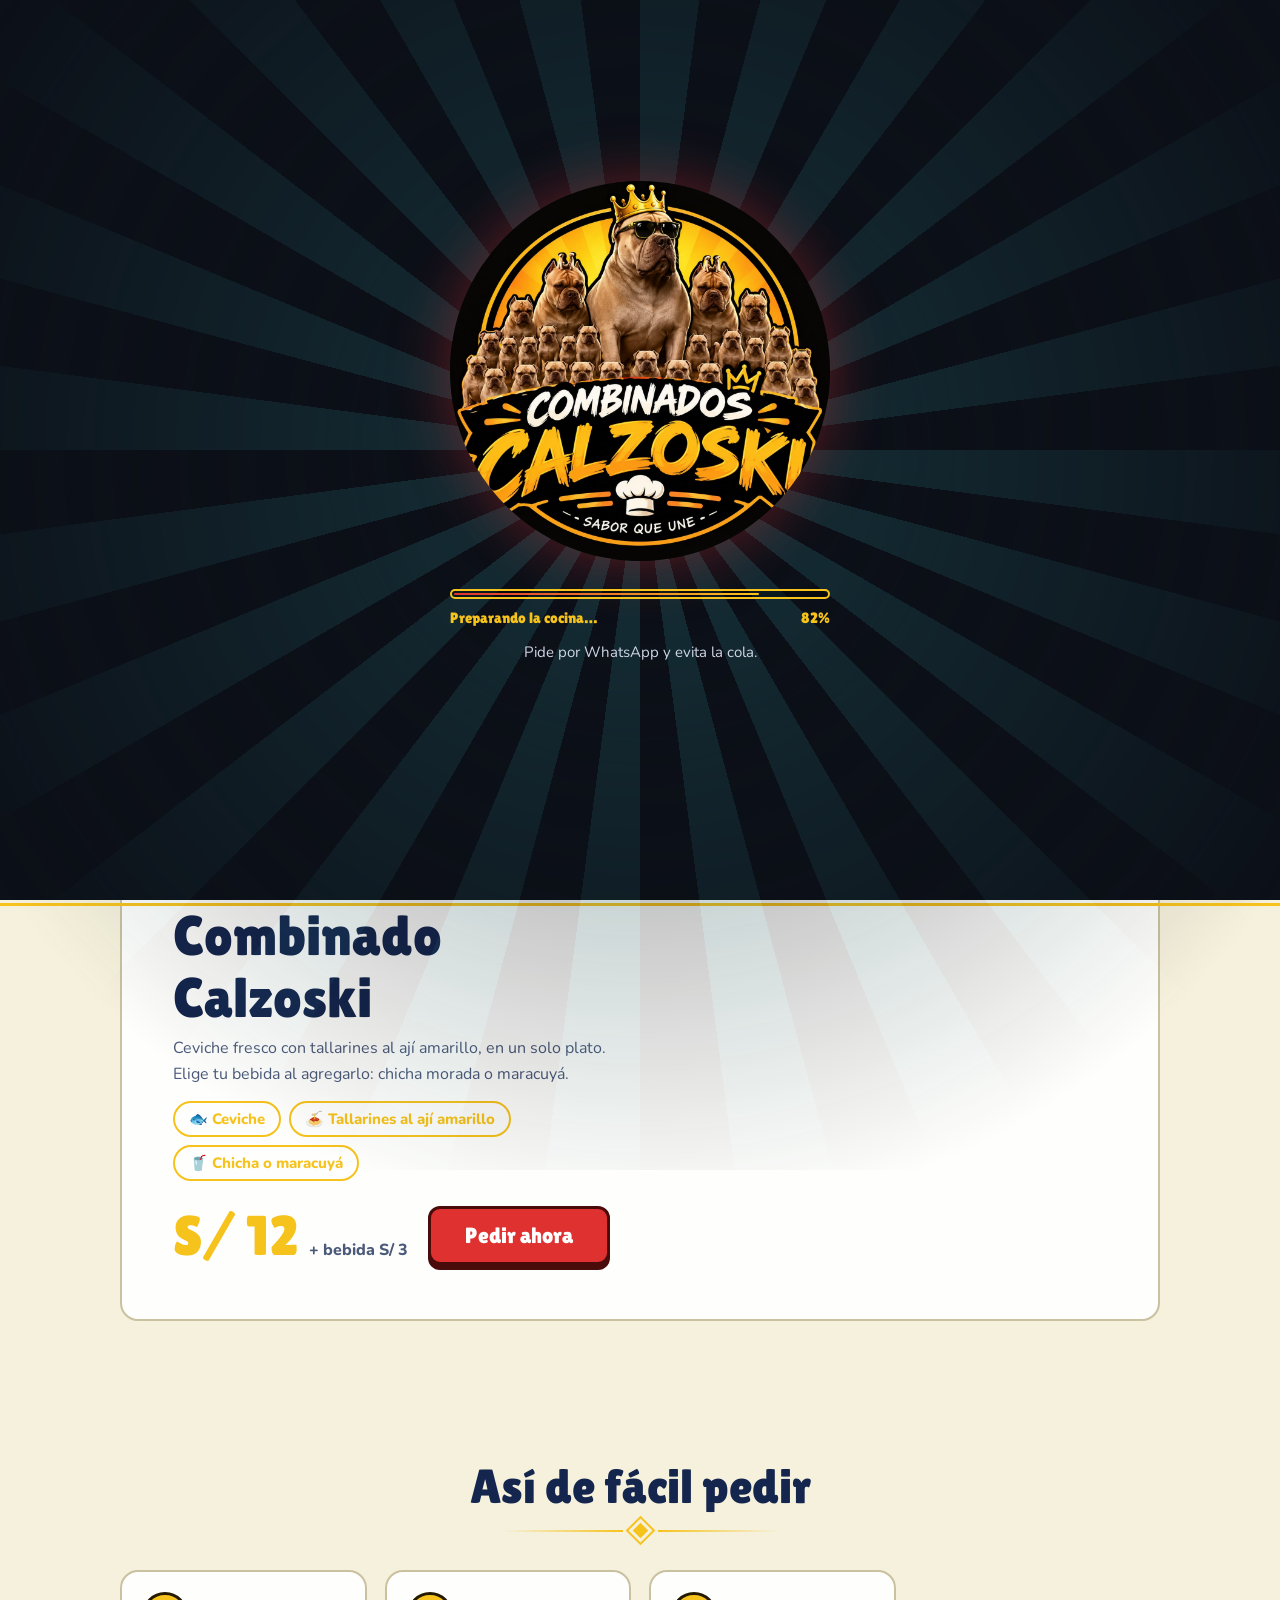
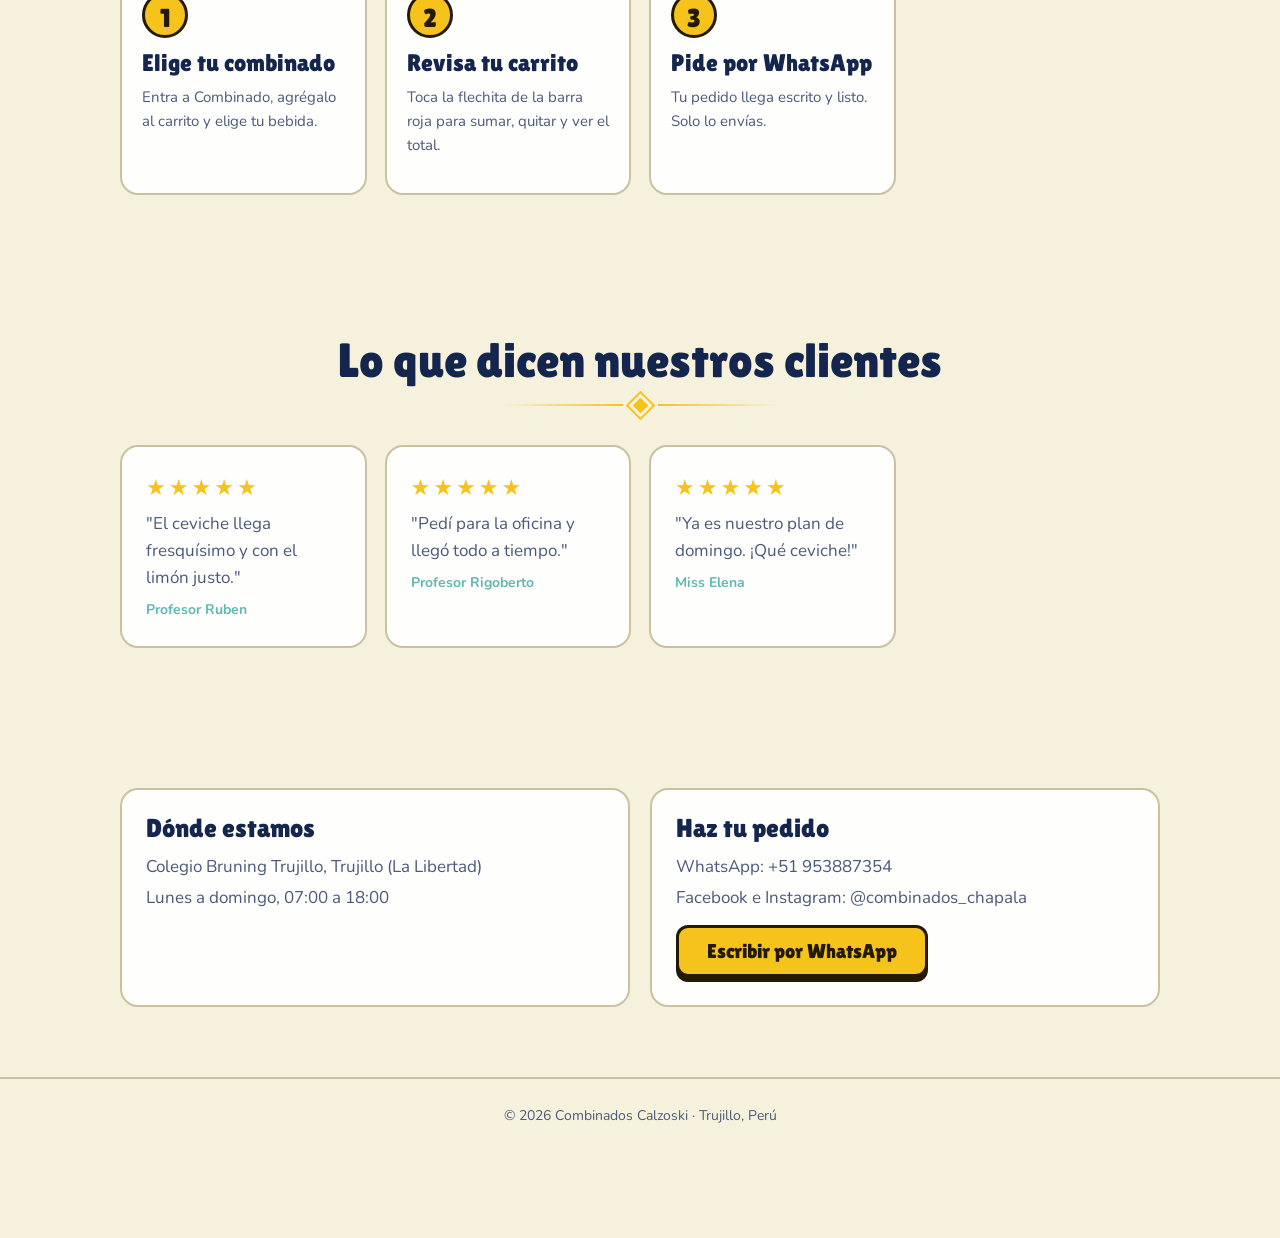
==== index.html @ b25fcb8b "Add files via upload" ====
<!DOCTYPE html>
<html lang="es"><head><meta charset="utf-8"><meta name="viewport" content="width=device-width, initial-scale=1, viewport-fit=cover">
<title>Inicio</title>
<link rel="icon" href="logo.png">
<link rel="preconnect" href="https://fonts.googleapis.com"><link rel="preconnect" href="https://fonts.gstatic.com" crossorigin>
<link href="https://fonts.googleapis.com/css2?family=Lilita+One&family=Nunito:wght@400;600;800&display=swap" rel="stylesheet">
<link rel="stylesheet" href="style.css"></head>
<body class="lock">
<div id="loader" role="dialog" aria-label="Cargando Combinados Chapala" tabindex="0"><div class="burst"></div><div class="ld"><img src="logo.png" alt="Combinados Chapala">
<div class="bar" role="progressbar"><i id="fill"></i></div><div class="pct"><span id="msg">Preparando la cocina…</span><span id="pct">0%</span></div><div class="tip" id="tip"></div><div class="enter">Toca para entrar</div></div></div>
<header><div class="wrap nav"><a class="brand" href="index.html"><img src="logo.png" alt=""><span>Calzoski</span></a><nav><a href="index.html" aria-current=page>Inicio</a><a href="combinado.html">Combinado</a><a href="nosotros.html">Sobre nosotros</a></nav></div></header>
<main><div class="hero"><div class="wrap"><div><h1>Combinados Calzoski</h1><p>Ceviche fresco con tallarines al ají amarillo, todo en un solo combinado. Pide por WhatsApp y te lo servimos como en la mesa.</p><a class="btn" href="combinado.html">Pedir combinado</a></div>
<img src="logo.png" alt="Atún chef con una campana de plata, logo de Combinados Chapala"></div></div>
<div class="marq" aria-hidden="true"><div class="track"><span>🐟 Pescado fresco</span><span>🍋 Limón y ají al momento</span><span>🍽️ Un solo combinado, bien hecho</span><span>📲 Pide por WhatsApp</span><span>💜 Paga con Yape</span><span>🐟 Pescado fresco</span><span>🍋 Limón y ají al momento</span><span>🥇 Un solo ceviche, bien hecho</span><span>📲 Pide por WhatsApp</span><span>💜 Paga con Yape</span></div></div>
<section id="carta"><div class="wrap"><div class="title"><h2>Nuestro combinado</h2><div class="orn"><b></b></div></div>
<a class="card prod hot wide" href="combinado.html" style="text-decoration:none;color:inherit"><img class="pic" src="img/combinado.jpg" alt="Combinado Chapala" loading="lazy" onerror="this.remove()"><div class="pbody"><h3>Combinado Calzoski</h3><p>Ceviche fresco con tallarines al ají amarillo, en un solo plato. Elige tu bebida al agregarlo: chicha morada o maracuyá.</p>
<div class="chips"><span>🐟 Ceviche</span><span>🍝 Tallarines al ají amarillo</span><span>🥤 Chicha o maracuyá</span></div>
<div class="wrow"><div class="price">S/ 12 <small>+ bebida S/ 3</small></div><span class="btn red">Pedir ahora</span></div></div></a>
</div></section><section><div class="wrap"><div class="title"><h2>Así de fácil pedir</h2><div class="orn"><b></b></div></div><div class="grid">
<div class="card step"><div class="num">1</div><h3>Elige tu combinado</h3><p>Entra a Combinado, agrégalo al carrito y elige tu bebida.</p></div>
<div class="card step"><div class="num">2</div><h3>Revisa tu carrito</h3><p>Toca la flechita de la barra roja para sumar, quitar y ver el total.</p></div>
<div class="card step"><div class="num">3</div><h3>Pide por WhatsApp</h3><p>Tu pedido llega escrito y listo. Solo lo envías.</p></div></div></div></section>
<section><div class="wrap"><div class="title"><h2>Lo que dicen nuestros clientes</h2><div class="orn"><b></b></div></div><div class="grid">
<div class="box"><div class="stars">★★★★★</div><p>"El ceviche llega fresquísimo y con el limón justo."</p><b>Profesor Ruben</b></div>
<div class="box"><div class="stars">★★★★★</div><p>"Pedí para la oficina y llegó todo a tiempo."</p><b>Profesor Rigoberto</b></div>
<div class="box"><div class="stars">★★★★★</div><p>"Ya es nuestro plan de domingo. ¡Qué ceviche!"</p><b>Miss Elena</b></div></div></div></section>
<section id="contacto" class="contact"><div class="wrap">
<div class="box"><h3>Dónde estamos</h3><p>Colegio Bruning Trujillo, Trujillo (La Libertad)</p><p>Lunes a domingo, 07:00 a 18:00</p></div>
<div class="box"><h3>Haz tu pedido</h3><p>WhatsApp: +51 953887354</p><p>Facebook e Instagram: @combinados_chapala</p><p style="margin-top:14px"><a class="btn" id="wa" href="#" target="_blank" rel="noopener">Escribir por WhatsApp</a></p></div></div></section></main>
<footer><div class="wrap">© 2026 Combinados Calzoski · Trujillo, Perú</div></footer>
<script src="app.js"></script></body></html>
---- style.css ----
:root{--bg:#10141d;--panel:#18202e;--line:#2c3a55;--text:#f6f1dc;--muted:#a9b3c7;--red:#e03131;--navy:#14346e;--cream:#f6f1dc;--teal:#5fb8b4;--gold:#f6c21c;
color-scheme:dark;box-sizing:border-box;padding-top:env(safe-area-inset-top,0px);padding-bottom:env(safe-area-inset-bottom,0px)}
@media (prefers-color-scheme:dark){:root:not([data-theme="light"]){--bg:#10141d}}
@media (prefers-color-scheme:light){:root:not([data-theme="dark"]){--bg:#f6f1dc;--panel:#ffffff;--line:#c9c1a0;--text:#14264d;--muted:#4b5a7a;color-scheme:light}}
:root[data-theme="light"]{--bg:#f6f1dc;--panel:#fff;--line:#c9c1a0;--text:#14264d;--muted:#4b5a7a;color-scheme:light}
:root[data-theme="dark"]{--bg:#10141d}
*{box-sizing:border-box}
html{scroll-behavior:smooth;scroll-padding-top:calc(72px + env(safe-area-inset-top,0px))}
body{margin:0;background:var(--bg);color:var(--text);font:400 17px/1.6 Nunito,system-ui,sans-serif;overflow-x:hidden}
body.lock{overflow:hidden}
h1,h2,h3{font-family:'Lilita One',Impact,sans-serif;font-weight:400;line-height:1.1;margin:0}
a{color:inherit}
:focus-visible{outline:3px solid var(--gold);outline-offset:3px}
.wrap{max-width:1080px;margin:0 auto;padding:0 20px}

/* ---------- Pantalla de carga ---------- */
#loader{position:fixed;inset:0;z-index:100;background:#0c1018;display:grid;place-items:center;text-align:center;color:#f6f1dc;transition:opacity .7s,visibility .7s;cursor:pointer;padding:24px}
#loader.out{opacity:0;visibility:hidden}
.burst{position:absolute;inset:-30%;background:repeating-conic-gradient(from 0deg,#1f4f57 0 7.5deg,#0c1018 7.5deg 15deg);opacity:.55;animation:spin 60s linear infinite;mask:radial-gradient(circle,#000 0,transparent 62%);-webkit-mask:radial-gradient(circle,#000 0,transparent 62%)}
@keyframes spin{to{transform:rotate(360deg)}}
.ld{position:relative;width:min(380px,86vw)}
.ld img{width:100%;border-radius:50%;display:block;animation:bob 2.4s ease-in-out infinite;box-shadow:0 0 60px #e0313166}
@keyframes bob{50%{transform:translateY(-10px) rotate(-1.5deg)}}
.bar{margin:28px auto 10px;height:10px;border:2px solid var(--gold);border-radius:99px;padding:2px;background:#0006}
.bar i{display:block;height:100%;width:0;border-radius:99px;background:linear-gradient(90deg,var(--red),var(--gold))}
.pct{font:400 15px 'Lilita One';color:var(--gold);display:flex;justify-content:space-between}
.tip{min-height:3.2em;margin-top:14px;color:#cfd6e6;font-size:15px}
.enter{margin-top:6px;font:400 22px 'Lilita One';color:var(--gold);letter-spacing:.04em;opacity:0;animation:none}
.ready .enter{opacity:1;animation:blink 1.4s ease-in-out infinite}
.ready .bar,.ready .pct{opacity:.35}
@keyframes blink{50%{opacity:.35}}

/* ---------- Cabecera ---------- */
header{position:sticky;top:env(safe-area-inset-top,0px);z-index:20;background:color-mix(in srgb,var(--bg) 88%,transparent);backdrop-filter:blur(10px);border-bottom:2px solid var(--line)}
body::before{content:"";position:fixed;inset:0 0 auto;height:env(safe-area-inset-top,0px);z-index:21;background:var(--bg)}
.nav{display:flex;align-items:center;justify-content:space-between;height:64px}
.brand{display:flex;align-items:center;gap:10px;text-decoration:none;font:400 22px 'Lilita One'}
.brand img{width:42px;height:42px;border-radius:50%}
.nav nav{display:flex;gap:22px}
.nav nav a{text-decoration:none;font-weight:800;font-size:15px;color:var(--muted)}
.nav nav a:hover{color:var(--gold)}
@media(max-width:640px){.nav nav{display:none}}

/* ---------- Hero ---------- */
.hero{position:relative;overflow:hidden;padding:56px 0 90px;background:#0e1830;color:#f6f1dc}
.hero::before{content:"";position:absolute;inset:-40%;background:repeating-conic-gradient(from 0deg at 72% 45%,#1a5d62 0 6deg,#0e1830 6deg 12deg);opacity:.55}
.hero .wrap{position:relative;display:grid;grid-template-columns:1.1fr .9fr;gap:30px;align-items:center}
.hero h1{font-size:clamp(40px,7vw,76px);text-shadow:4px 4px 0 var(--red)}
.hero p{max-width:34ch;color:#dfe5f2;font-size:19px;margin:18px 0 26px}
.btn{display:inline-block;background:var(--gold);color:#241a00;text-decoration:none;font:400 20px 'Lilita One';padding:12px 28px;border-radius:12px;border:3px solid #241a00;box-shadow:0 5px 0 #241a00;cursor:pointer;transition:transform .1s,box-shadow .1s}
.btn:active{transform:translateY(4px);box-shadow:0 1px 0 #241a00}
.btn.red{background:var(--red);color:#fff;border-color:#4a0b0b;box-shadow:0 5px 0 #4a0b0b}
.hero img{width:100%;max-width:400px;justify-self:center;border-radius:50%;box-shadow:0 20px 60px #0008}
.hero svg{position:absolute;left:0;bottom:-1px;width:100%;height:40px;display:block}
@media(max-width:760px){.hero .wrap{grid-template-columns:1fr;text-align:center}.hero p{margin-inline:auto}.hero img{max-width:260px;order:-1}}

/* ---------- Secciones ---------- */
section{padding:70px 0}
.title{text-align:center;margin-bottom:34px}
.title h2{font-size:clamp(32px,5vw,48px)}
.orn{display:flex;align-items:center;justify-content:center;gap:12px;margin-top:12px;color:var(--gold)}
.orn::before,.orn::after{content:"";height:2px;width:min(120px,22vw);background:linear-gradient(90deg,transparent,var(--gold))}
.orn::after{transform:scaleX(-1)}
.orn b{width:11px;height:11px;background:var(--gold);transform:rotate(45deg);outline:2px solid var(--gold);outline-offset:3px}

/* Carta con pestañas (estilo "noticias") */
.tabs{display:flex;gap:8px;overflow-x:auto;justify-content:center;margin-bottom:26px;padding-bottom:6px}
.tab{flex:none;font:400 18px 'Lilita One';color:var(--muted);background:transparent;border:2px solid var(--line);border-radius:99px;padding:8px 22px;cursor:pointer}
.tab[aria-selected="true"]{background:var(--red);color:#fff;border-color:var(--red)}
.grid{display:grid;grid-template-columns:repeat(auto-fill,minmax(240px,1fr));gap:18px}
.card{background:var(--panel);border:2px solid var(--line);border-radius:18px;padding:20px;display:flex;flex-direction:column;position:relative}
.card.hot::after{content:"Favorito";position:absolute;top:-12px;right:16px;background:var(--gold);color:#241a00;font:400 14px 'Lilita One';padding:2px 12px;border-radius:99px}
.card h3{font-size:24px}
.card p{color:var(--muted);font-size:15px;margin:8px 0 16px;flex:1}
.row{display:flex;align-items:center;justify-content:space-between}
.price{font:400 26px 'Lilita One';color:var(--gold)}
:root[data-theme="light"] .price,.lightfix{color:#b3260f}
.add{font:400 16px 'Lilita One';background:var(--navy);color:#fff;border:0;border-radius:10px;padding:8px 16px;cursor:pointer}
.add:hover{background:var(--red)}

/* Nosotros */
.about{background:var(--navy);color:#f6f1dc}
.about .wrap{display:grid;grid-template-columns:1fr 1fr;gap:34px;align-items:center}
.about p{margin:0 0 14px;max-width:52ch}
.stats{display:grid;gap:14px}
.stat{border:2px solid #f6c21c88;border-radius:16px;padding:16px 20px;display:flex;gap:16px;align-items:center;background:#0003}
.stat b{font:400 20px 'Lilita One';color:var(--gold)}
@media(max-width:760px){.about .wrap{grid-template-columns:1fr}}

/* Contacto */
.contact .wrap{display:grid;grid-template-columns:1fr 1fr;gap:20px}
.box{background:var(--panel);border:2px solid var(--line);border-radius:18px;padding:24px}
.box h3{font-size:26px;margin-bottom:10px}
.box p{margin:4px 0;color:var(--muted)}
@media(max-width:760px){.contact .wrap{grid-template-columns:1fr}}
footer{padding:26px 0 110px;text-align:center;color:var(--muted);font-size:14px;border-top:2px solid var(--line)}

/* Barra de pedido */
#cart{position:fixed;left:12px;right:12px;bottom:calc(12px + env(safe-area-inset-bottom,0px));z-index:30;max-width:560px;margin:auto;background:var(--red);color:#fff;border:3px solid #4a0b0b;border-radius:16px;padding:10px 12px 10px 18px;display:none;align-items:center;justify-content:space-between;gap:12px;box-shadow:0 8px 30px #0008}
#cart.on{display:flex}
#cart span{font:400 19px 'Lilita One'}
#cart button{font:400 17px 'Lilita One';border:2px solid #241a00;background:var(--gold);color:#241a00;border-radius:10px;padding:8px 16px;cursor:pointer}
#cart .clr{background:transparent;color:#fff;border-color:#fff8;padding:8px 12px}
@media(prefers-reduced-motion:reduce){.burst,.ld img,.ready .enter,.hero::before{animation:none}html{scroll-behavior:auto}}

/* ===== Fondo animado ===== */
.bg{position:fixed;inset:0;z-index:-1;overflow:hidden;background:var(--bg)}
.bg::before{content:"";position:absolute;inset:-60%;background:repeating-conic-gradient(color-mix(in srgb,var(--teal) 24%,transparent) 0 7.5deg,transparent 7.5deg 15deg);animation:spin 100s linear infinite}
.bg::after{content:"";position:absolute;inset:0;background:radial-gradient(circle at 50% 40%,transparent 20%,var(--bg) 85%)}
.b{position:absolute;bottom:-60px;border-radius:50%;border:2px solid #ffffff55;background:radial-gradient(circle at 30% 30%,#ffffff66,#fff0);animation:rise linear infinite;z-index:1}
@keyframes rise{to{transform:translate(var(--dx),-115vh)}}
.f{position:absolute;left:-90px;z-index:1;opacity:.4;animation:swim linear infinite}
.f span{display:inline-block;transform:scaleX(-1);animation:wob 1.6s ease-in-out infinite}
@keyframes swim{to{transform:translateX(calc(100vw + 180px))}}
@keyframes wob{50%{transform:scaleX(-1) translateY(-9px) rotate(6deg)}}
.wave{position:absolute;left:0;right:0;bottom:0;height:70px;z-index:1;background:radial-gradient(circle at 25px 0,transparent 24px,color-mix(in srgb,var(--navy) 60%,transparent) 25px) 0 0/50px 50px repeat-x;animation:wv 7s linear infinite}
.wave.w2{height:54px;opacity:.6;animation-duration:11s;animation-direction:reverse}
@keyframes wv{to{background-position-x:-100px}}
.hero{background:transparent;color:var(--text)}.hero::before,.hero svg{display:none}.hero p{color:var(--muted)}
.card,.box{background:color-mix(in srgb,var(--panel) 90%,transparent);backdrop-filter:blur(4px)}
.about{background:color-mix(in srgb,var(--navy) 82%,transparent)}
a.card{text-decoration:none;color:inherit;transition:transform .2s,border-color .2s}a.card:hover{transform:translateY(-6px);border-color:var(--gold)}
a.card .em{font-size:44px;line-height:1;margin-bottom:10px}
.nav nav a[aria-current]{color:var(--gold)}
.sub{font-size:30px;margin:34px 0 16px}.sub:first-child{margin-top:0}
.phead{padding:46px 0 10px;text-align:center}.phead h1{font-size:clamp(38px,7vw,64px);text-shadow:3px 3px 0 var(--red)}.phead p{color:var(--muted);max-width:50ch;margin:12px auto 0}
@media(max-width:640px){.nav nav{display:flex;gap:14px;overflow-x:auto}.brand span{display:none}}
@media(prefers-reduced-motion:reduce){.bg::before,.b,.f,.f span,.wave{animation:none}}

/* Carrito desplegable */
#cart{flex-direction:column;align-items:stretch;gap:8px;padding:10px 12px}
#cart .crow{display:flex;align-items:center;justify-content:space-between;gap:10px}
#cart #arrow{background:transparent;color:#fff;border:2px solid #fff9;border-radius:50%;width:38px;height:38px;padding:0;font-size:15px;flex:none;transition:transform .25s}
#cart #arrow[aria-expanded="true"]{transform:rotate(180deg)}
#clist{max-height:40vh;overflow-y:auto;background:#0003;border-radius:10px;padding:4px 12px}
.ci{display:grid;grid-template-columns:1fr auto auto;gap:12px;align-items:center;padding:8px 0;border-bottom:1px dashed #fff5}
.ci:last-child{border-bottom:0}
#cart .ci span{font:600 16px Nunito,sans-serif}
#cart .q{width:30px;height:30px;padding:0;border-radius:50%;background:#fff;color:#4a0b0b;border:2px solid #4a0b0b;font-size:18px;line-height:1}
@media(prefers-reduced-motion:reduce){#cart #arrow{transition:none}}

/* Corrección de capas: fondo siempre detrás del contenido */
.bg{z-index:0;pointer-events:none}
main,footer{position:relative;z-index:2}
#cart{z-index:50}

/* ===== Extras ===== */
.hero img{animation:bob 4s ease-in-out infinite}
.open{display:inline-flex;align-items:center;gap:8px;font-weight:800;font-size:15px;border:2px solid var(--line);border-radius:99px;padding:4px 14px;background:color-mix(in srgb,var(--panel) 80%,transparent)}
.open::before{content:"";width:10px;height:10px;border-radius:50%;background:#3ddc84;animation:pulse 1.6s ease-in-out infinite}
.open.off::before{background:var(--red);animation:none}
@keyframes pulse{50%{box-shadow:0 0 0 7px #3ddc8422;transform:scale(1.15)}}
.marq{overflow:hidden;background:var(--red);border-block:3px solid #4a0b0b;transform:rotate(-1deg);margin:10px -10px 0;color:#fff;font:400 20px 'Lilita One'}
.track{display:flex;width:max-content;animation:mq 28s linear infinite}
.track span{padding:10px 28px;white-space:nowrap}
@keyframes mq{to{transform:translateX(-50%)}}
.card:not(.step):hover{border-color:var(--gold);box-shadow:0 10px 34px #f6c21c26}
.dem{display:inline-block;margin-right:8px}
.step .num{width:46px;height:46px;border-radius:50%;background:var(--gold);color:#241a00;font:400 26px/46px 'Lilita One';text-align:center;margin-bottom:12px;border:3px solid #241a00}
.stars{color:var(--gold);font-size:22px;letter-spacing:3px}
.box b{color:var(--teal);font-size:14px}
.rv{opacity:0;transform:translateY(26px);transition:opacity .6s,transform .6s}.rv.in{opacity:1;transform:none}
#toast{position:fixed;left:50%;bottom:calc(96px + env(safe-area-inset-bottom,0px));transform:translate(-50%,20px);z-index:60;background:var(--gold);color:#241a00;font:400 17px 'Lilita One';padding:8px 20px;border-radius:99px;border:3px solid #241a00;opacity:0;pointer-events:none;transition:.3s;white-space:nowrap;max-width:92vw;overflow:hidden;text-overflow:ellipsis}
#toast.on{opacity:1;transform:translate(-50%,0)}
#cart.bump{animation:bump .4s}
@keyframes bump{40%{transform:scale(1.05)}}
.wafab{position:fixed;right:16px;bottom:calc(16px + env(safe-area-inset-bottom,0px));z-index:40;width:58px;height:58px;border-radius:50%;background:#25d366;border:3px solid #0b5a2a;display:grid;place-items:center;box-shadow:0 6px 20px #0006;text-decoration:none;font-size:28px;transition:transform .2s}
.wafab:hover{transform:scale(1.1)}
#cart.on ~ .wafab{display:none}
@media(prefers-reduced-motion:reduce){.hero img,.track,.open::before,#cart.bump{animation:none}.rv{opacity:1;transform:none;transition:none}}

/* Formulario de pedido */
#co{position:fixed;inset:0;z-index:80;background:#000b;display:flex;align-items:center;justify-content:center;padding:16px;overflow-y:auto}
#co[hidden]{display:none}
.cobox{background:var(--panel);color:var(--text);border:3px solid var(--gold);border-radius:20px;padding:24px;width:min(460px,100%);display:grid;gap:12px;margin:auto}
.cobox h3{font-size:30px}
.cobox label{display:grid;gap:4px;font-weight:800;font-size:14px;color:var(--muted)}
.cobox label[hidden]{display:none}
.cobox input,.cobox select{font:600 16px Nunito,sans-serif;padding:10px 12px;border-radius:10px;border:2px solid var(--line);background:var(--bg);color:var(--text);width:100%}
#cosum{font-size:14px;color:var(--muted)}
#comsg{margin:0;min-height:1.2em;color:var(--gold);font-weight:800;font-size:14px}
.coact{display:flex;gap:10px;justify-content:space-between}
.coact .btn{font-size:17px;padding:10px 18px}

.yqr{width:min(260px,100%);display:block;margin:4px auto;border-radius:14px;background:#fff;padding:8px;border:3px solid #742284}
.cobox p{margin:0}

.solo{grid-template-columns:minmax(0,440px);justify-content:center}
.solo .card h3{font-size:34px}.solo .price{font-size:34px}

/* Tarjeta de producto con foto */
.prod{padding:0;overflow:hidden}
.prod .pic{width:100%;aspect-ratio:4/3;object-fit:cover;display:block;background:#0003}
.prod .pbody{padding:22px;display:flex;flex-direction:column;flex:1}
.prod .pbody p{font-size:16px}
.prod.hot::after{top:12px;right:12px}
.add.buy{width:100%;font-size:21px;padding:13px 16px;background:var(--red);border-radius:12px;border:3px solid #4a0b0b;box-shadow:0 4px 0 #4a0b0b;transition:transform .1s,box-shadow .1s}
.add.buy:hover{background:#c92a2a}
.add.buy:active{transform:translateY(3px);box-shadow:0 1px 0 #4a0b0b}
.solo .prod .pbody h3{font-size:32px}

/* Producto a pantalla completa */
.full{display:block}
.show{position:relative;min-height:calc(100svh - 64px - env(safe-area-inset-top,0px));display:flex;align-items:center;overflow:hidden;color:#fff;background:#0a0e18}
.showpic{position:absolute;inset:0;width:100%;height:100%;object-fit:cover;animation:zoom 18s ease-in-out infinite alternate}
@keyframes zoom{to{transform:scale(1.07)}}
.show::before{content:"";position:absolute;inset:0;z-index:1;background:linear-gradient(90deg,#0a0e18ee 0%,#0a0e18aa 45%,#0a0e1822 100%),linear-gradient(0deg,#0a0e18aa,transparent 45%)}
.showtxt{position:relative;z-index:2;padding:clamp(24px,6vw,90px);max-width:700px}
.showtxt h1{font-size:clamp(54px,10vw,120px);line-height:.95;text-shadow:5px 5px 0 var(--red);margin-bottom:18px}
.showtxt p{font-size:clamp(18px,2.4vw,24px);margin:0 0 28px;color:#eef1f8;max-width:34ch}
.show .add.buy{width:auto;font-size:clamp(22px,3vw,30px);padding:16px 36px}
.show .back{display:inline-block;margin:20px 0 0 4px;color:#fff;font-weight:800;text-decoration:none;border-bottom:2px solid var(--gold)}
@media(max-width:760px){.show{align-items:flex-end}.show::before{background:linear-gradient(0deg,#0a0e18f2 0%,#0a0e18cc 50%,#0a0e1833 100%)}.showtxt{padding-bottom:110px}}
@media(prefers-reduced-motion:reduce){.showpic{animation:none}}

/* Opciones de bebida e ingredientes */
.opts{display:flex;flex-wrap:wrap;gap:12px;margin-bottom:6px}
.showtxt .optl{flex-basis:100%;margin:0;font:400 20px 'Lilita One';color:var(--gold)}
.opts .add.buy{flex:1 1 230px}
.ing ul{margin:10px 0 0;padding-left:20px;color:var(--muted)}.ing li{margin:5px 0}
.ing h3{font-size:28px}

/* Botón principal y ventana para elegir bebida */
.cta{font:400 clamp(22px,3vw,30px) 'Lilita One';background:var(--red);color:#fff;border:3px solid #4a0b0b;border-radius:12px;box-shadow:0 4px 0 #4a0b0b;padding:16px 36px;cursor:pointer;transition:transform .1s,box-shadow .1s}
.cta:hover{background:#c92a2a}.cta:active{transform:translateY(3px);box-shadow:0 1px 0 #4a0b0b}
#dr{position:fixed;inset:0;z-index:90;background:#000b;display:flex;align-items:center;justify-content:center;padding:16px;overflow-y:auto}
#dr[hidden]{display:none}
.drbox{position:relative;background:var(--panel);color:var(--text);border:3px solid var(--gold);border-radius:20px;padding:26px;width:min(640px,100%);margin:auto}
.drbox h3{font-size:32px;padding-right:30px}.drbox p{margin:6px 0 18px;color:var(--muted)}
.drx{position:absolute;top:10px;right:12px;background:transparent;border:0;color:var(--text);font-size:24px;cursor:pointer}
.drgrid{display:grid;grid-template-columns:1fr 1fr;gap:14px}
@media(max-width:520px){.drgrid{grid-template-columns:1fr}}
.dropt{display:flex;flex-direction:column;gap:6px;text-align:left;background:var(--bg);color:var(--text);border:2px solid var(--line);border-radius:16px;padding:0;overflow:hidden;cursor:pointer;font:inherit;transition:border-color .2s,transform .2s}
.dropt:hover{border-color:var(--gold);transform:translateY(-3px)}
.dropt img{width:100%;aspect-ratio:4/3;object-fit:cover;background:#0003;display:block}
.dropt b{font:400 24px 'Lilita One';padding:6px 14px 0}
.dropt span{padding:0 14px;color:var(--muted);font-size:15px;flex:1}
.dropt em{font-style:normal;margin:8px 14px 14px;background:var(--red);color:#fff;font:400 18px 'Lilita One';text-align:center;padding:9px;border-radius:10px}

/* Tarjeta ancha del combinado en la portada */
.wide{display:grid;grid-template-columns:1.15fr 1fr;min-height:440px}
.wide .pic{height:100%;min-height:320px;aspect-ratio:auto}
.wide .pbody{padding:clamp(24px,4vw,52px);justify-content:center}
.wide h3{font-size:clamp(36px,5vw,56px);margin-bottom:8px}
.wide p{font-size:clamp(17px,2vw,20px);margin:0 0 14px;flex:0}
.chips{display:flex;flex-wrap:wrap;gap:8px;margin:0 0 22px}
.chips span{border:2px solid var(--gold);color:var(--gold);border-radius:99px;padding:4px 14px;font-weight:800;font-size:15px}
.wrow{display:flex;align-items:center;gap:20px;flex-wrap:wrap}
.wide .price{font-size:clamp(40px,6vw,56px)}
.wide .btn{font-size:22px;padding:14px 34px}
.wide:hover .btn{background:#c92a2a}
@media(max-width:760px){.wide{grid-template-columns:1fr}.wide .pic{height:auto;min-height:0;aspect-ratio:16/10}}

.wide .price small{font:800 16px Nunito,sans-serif;color:var(--muted)}
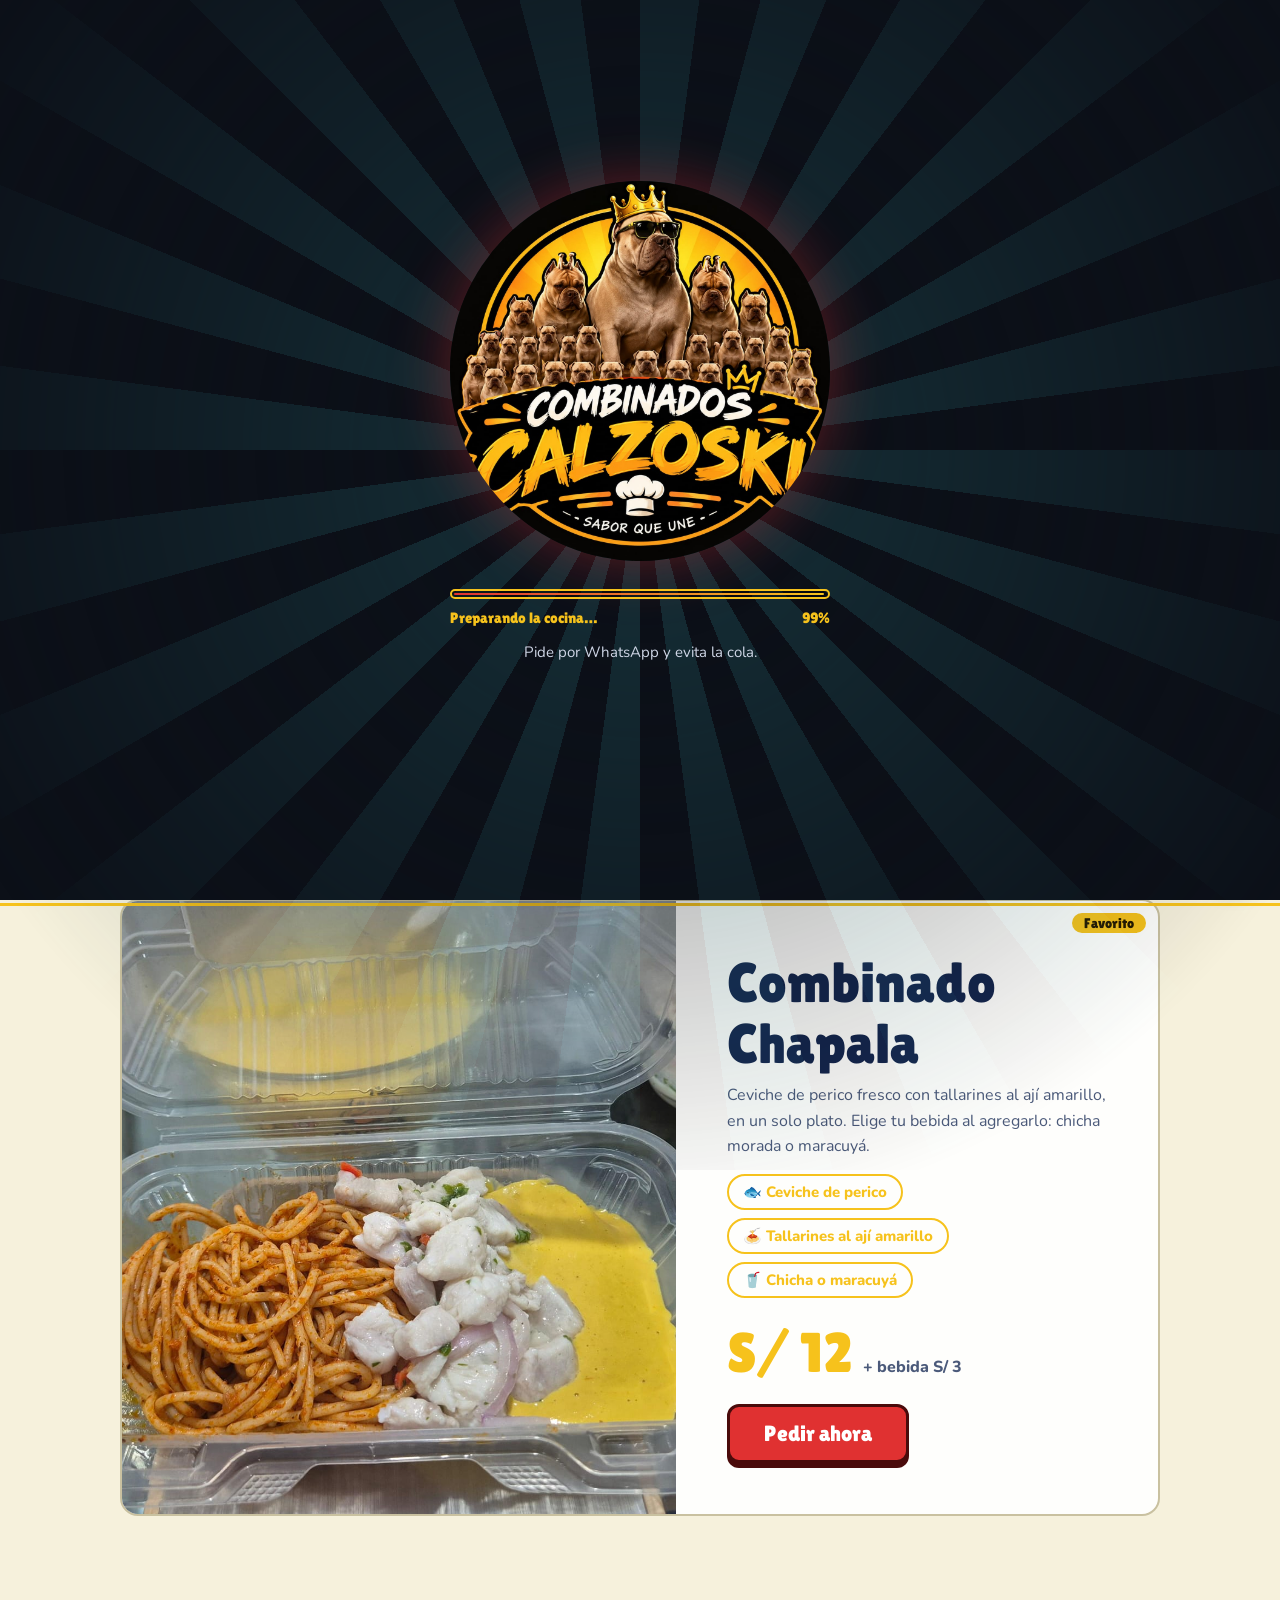
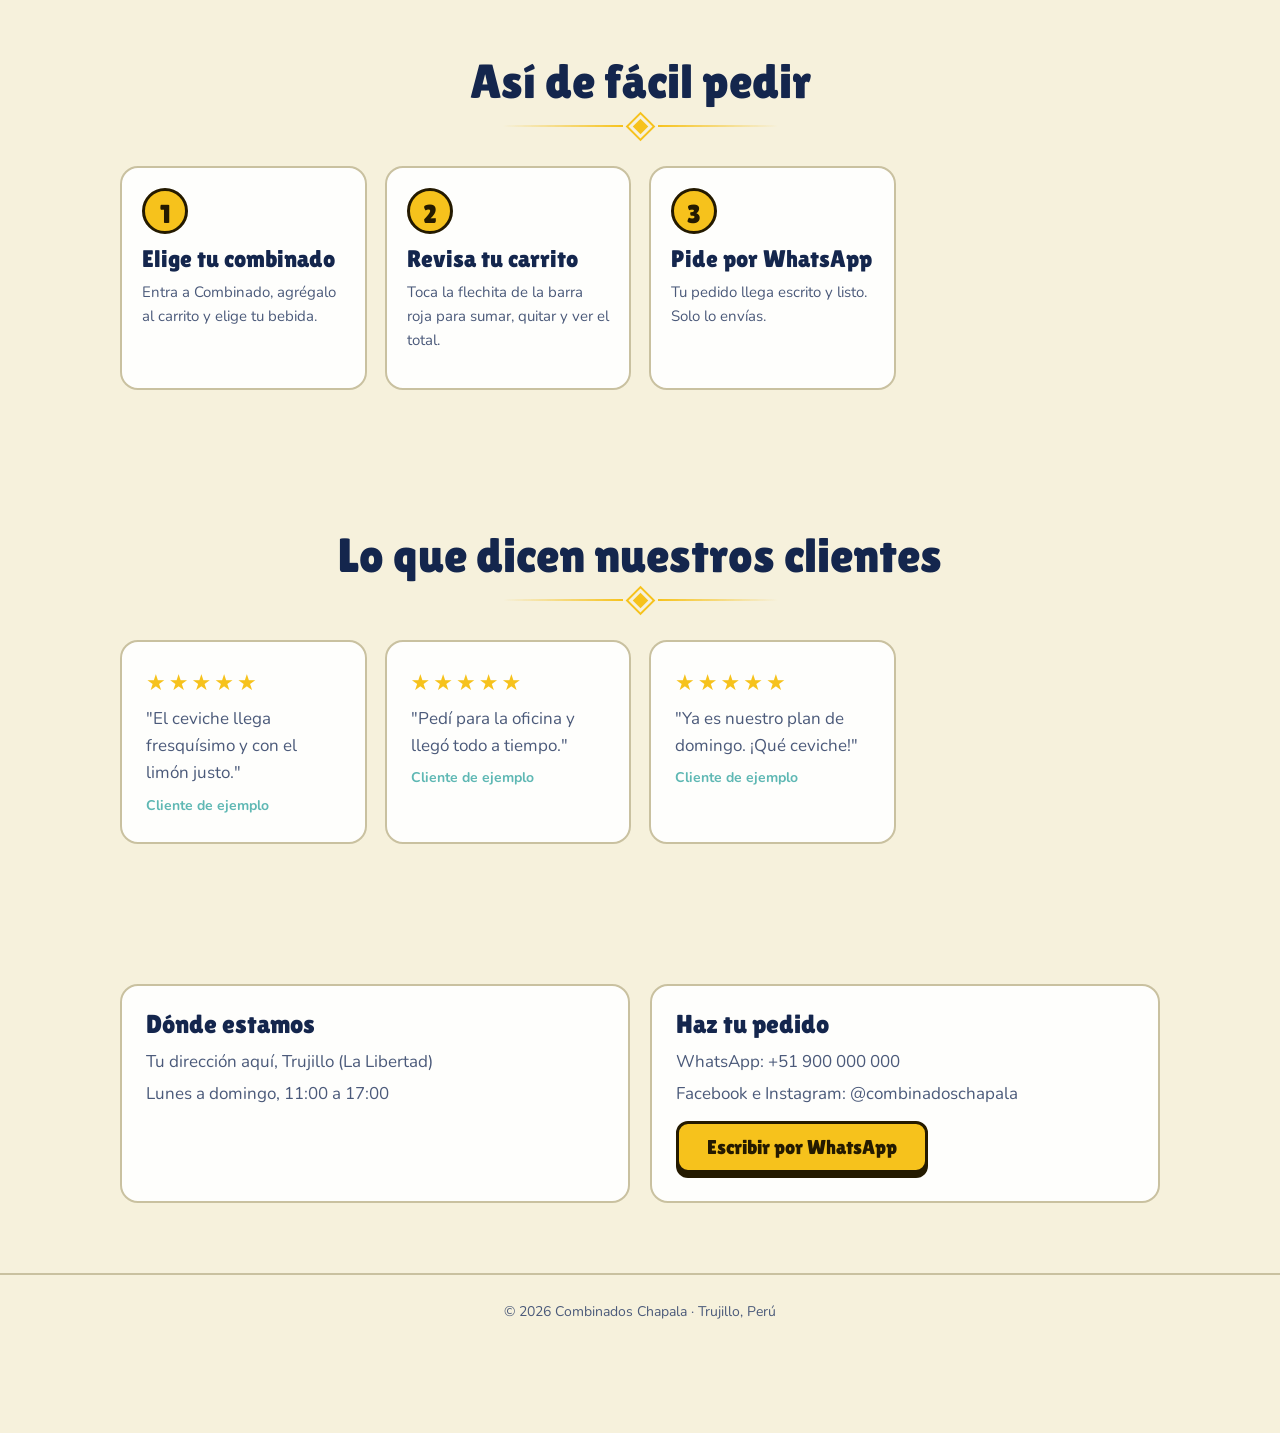
==== commit e327a2c0: "Update index.html" ====
--- a/index.html
+++ b/index.html
@@ -1,6 +1,6 @@
 <!DOCTYPE html>
 <html lang="es"><head><meta charset="utf-8"><meta name="viewport" content="width=device-width, initial-scale=1, viewport-fit=cover">
-<title>Inicio</title>
+<title>Inicio | Combinados Chapala</title>
 <link rel="icon" href="logo.png">
 <link rel="preconnect" href="https://fonts.googleapis.com"><link rel="preconnect" href="https://fonts.gstatic.com" crossorigin>
 <link href="https://fonts.googleapis.com/css2?family=Lilita+One&family=Nunito:wght@400;600;800&display=swap" rel="stylesheet">
@@ -8,24 +8,24 @@
 <body class="lock">
 <div id="loader" role="dialog" aria-label="Cargando Combinados Chapala" tabindex="0"><div class="burst"></div><div class="ld"><img src="logo.png" alt="Combinados Chapala">
 <div class="bar" role="progressbar"><i id="fill"></i></div><div class="pct"><span id="msg">Preparando la cocina…</span><span id="pct">0%</span></div><div class="tip" id="tip"></div><div class="enter">Toca para entrar</div></div></div>
-<header><div class="wrap nav"><a class="brand" href="index.html"><img src="logo.png" alt=""><span>Calzoski</span></a><nav><a href="index.html" aria-current=page>Inicio</a><a href="combinado.html">Combinado</a><a href="nosotros.html">Sobre nosotros</a></nav></div></header>
-<main><div class="hero"><div class="wrap"><div><h1>Combinados Calzoski</h1><p>Ceviche fresco con tallarines al ají amarillo, todo en un solo combinado. Pide por WhatsApp y te lo servimos como en la mesa.</p><a class="btn" href="combinado.html">Pedir combinado</a></div>
+<header><div class="wrap nav"><a class="brand" href="index.html"><img src="logo.png" alt=""><span>Chapala</span></a><nav><a href="index.html" aria-current=page>Inicio</a><a href="combinado.html">Combinado</a><a href="nosotros.html">Sobre nosotros</a></nav></div></header>
+<main><div class="hero"><div class="wrap"><div><h1>Combinados Chapala</h1><p>Ceviche de perico fresco con tallarines al ají amarillo, todo en un solo combinado. Pide por WhatsApp y te lo servimos como en la mesa.</p><p><span class="open" id="open"></span></p><a class="btn" href="combinado.html">Pedir combinado</a></div>
 <img src="logo.png" alt="Atún chef con una campana de plata, logo de Combinados Chapala"></div></div>
 <div class="marq" aria-hidden="true"><div class="track"><span>🐟 Pescado fresco</span><span>🍋 Limón y ají al momento</span><span>🍽️ Un solo combinado, bien hecho</span><span>📲 Pide por WhatsApp</span><span>💜 Paga con Yape</span><span>🐟 Pescado fresco</span><span>🍋 Limón y ají al momento</span><span>🥇 Un solo ceviche, bien hecho</span><span>📲 Pide por WhatsApp</span><span>💜 Paga con Yape</span></div></div>
 <section id="carta"><div class="wrap"><div class="title"><h2>Nuestro combinado</h2><div class="orn"><b></b></div></div>
-<a class="card prod hot wide" href="combinado.html" style="text-decoration:none;color:inherit"><img class="pic" src="img/combinado.jpg" alt="Combinado Chapala" loading="lazy" onerror="this.remove()"><div class="pbody"><h3>Combinado Calzoski</h3><p>Ceviche fresco con tallarines al ají amarillo, en un solo plato. Elige tu bebida al agregarlo: chicha morada o maracuyá.</p>
-<div class="chips"><span>🐟 Ceviche</span><span>🍝 Tallarines al ají amarillo</span><span>🥤 Chicha o maracuyá</span></div>
+<a class="card prod hot wide" href="combinado.html" style="text-decoration:none;color:inherit"><img class="pic" src="combinado.jpg" alt="Combinado Chapala" loading="lazy" onerror="this.remove()"><div class="pbody"><h3>Combinado Chapala</h3><p>Ceviche de perico fresco con tallarines al ají amarillo, en un solo plato. Elige tu bebida al agregarlo: chicha morada o maracuyá.</p>
+<div class="chips"><span>🐟 Ceviche de perico</span><span>🍝 Tallarines al ají amarillo</span><span>🥤 Chicha o maracuyá</span></div>
 <div class="wrow"><div class="price">S/ 12 <small>+ bebida S/ 3</small></div><span class="btn red">Pedir ahora</span></div></div></a>
 </div></section><section><div class="wrap"><div class="title"><h2>Así de fácil pedir</h2><div class="orn"><b></b></div></div><div class="grid">
 <div class="card step"><div class="num">1</div><h3>Elige tu combinado</h3><p>Entra a Combinado, agrégalo al carrito y elige tu bebida.</p></div>
 <div class="card step"><div class="num">2</div><h3>Revisa tu carrito</h3><p>Toca la flechita de la barra roja para sumar, quitar y ver el total.</p></div>
 <div class="card step"><div class="num">3</div><h3>Pide por WhatsApp</h3><p>Tu pedido llega escrito y listo. Solo lo envías.</p></div></div></div></section>
 <section><div class="wrap"><div class="title"><h2>Lo que dicen nuestros clientes</h2><div class="orn"><b></b></div></div><div class="grid">
-<div class="box"><div class="stars">★★★★★</div><p>"El ceviche llega fresquísimo y con el limón justo."</p><b>Profesor Ruben</b></div>
-<div class="box"><div class="stars">★★★★★</div><p>"Pedí para la oficina y llegó todo a tiempo."</p><b>Profesor Rigoberto</b></div>
-<div class="box"><div class="stars">★★★★★</div><p>"Ya es nuestro plan de domingo. ¡Qué ceviche!"</p><b>Miss Elena</b></div></div></div></section>
+<div class="box"><div class="stars">★★★★★</div><p>"El ceviche llega fresquísimo y con el limón justo."</p><b>Cliente de ejemplo</b></div>
+<div class="box"><div class="stars">★★★★★</div><p>"Pedí para la oficina y llegó todo a tiempo."</p><b>Cliente de ejemplo</b></div>
+<div class="box"><div class="stars">★★★★★</div><p>"Ya es nuestro plan de domingo. ¡Qué ceviche!"</p><b>Cliente de ejemplo</b></div></div></div></section>
 <section id="contacto" class="contact"><div class="wrap">
-<div class="box"><h3>Dónde estamos</h3><p>Colegio Bruning Trujillo, Trujillo (La Libertad)</p><p>Lunes a domingo, 07:00 a 18:00</p></div>
-<div class="box"><h3>Haz tu pedido</h3><p>WhatsApp: +51 953887354</p><p>Facebook e Instagram: @combinados_chapala</p><p style="margin-top:14px"><a class="btn" id="wa" href="#" target="_blank" rel="noopener">Escribir por WhatsApp</a></p></div></div></section></main>
-<footer><div class="wrap">© 2026 Combinados Calzoski · Trujillo, Perú</div></footer>
+<div class="box"><h3>Dónde estamos</h3><p>Tu dirección aquí, Trujillo (La Libertad)</p><p>Lunes a domingo, 11:00 a 17:00</p></div>
+<div class="box"><h3>Haz tu pedido</h3><p>WhatsApp: +51 900 000 000</p><p>Facebook e Instagram: @combinadoschapala</p><p style="margin-top:14px"><a class="btn" id="wa" href="#" target="_blank" rel="noopener">Escribir por WhatsApp</a></p></div></div></section></main>
+<footer><div class="wrap">© 2026 Combinados Chapala · Trujillo, Perú</div></footer>
 <script src="app.js"></script></body></html>
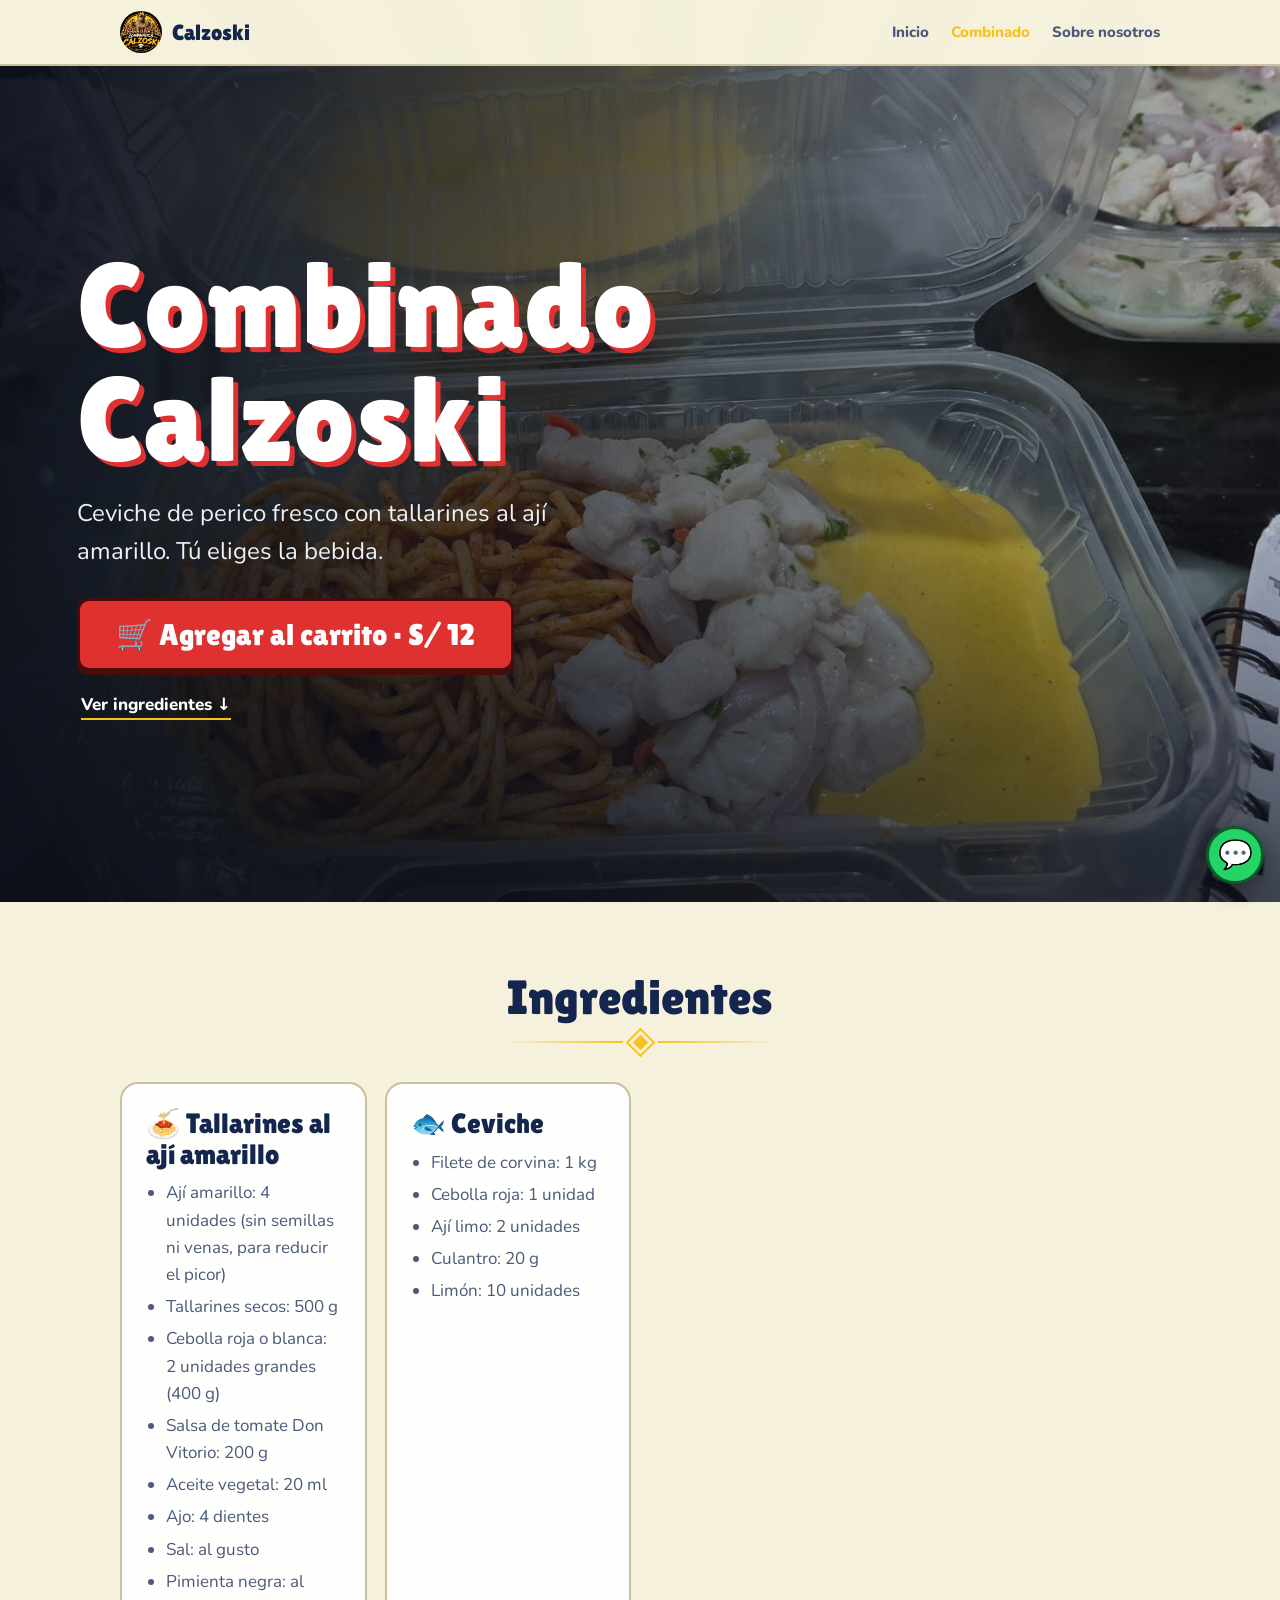
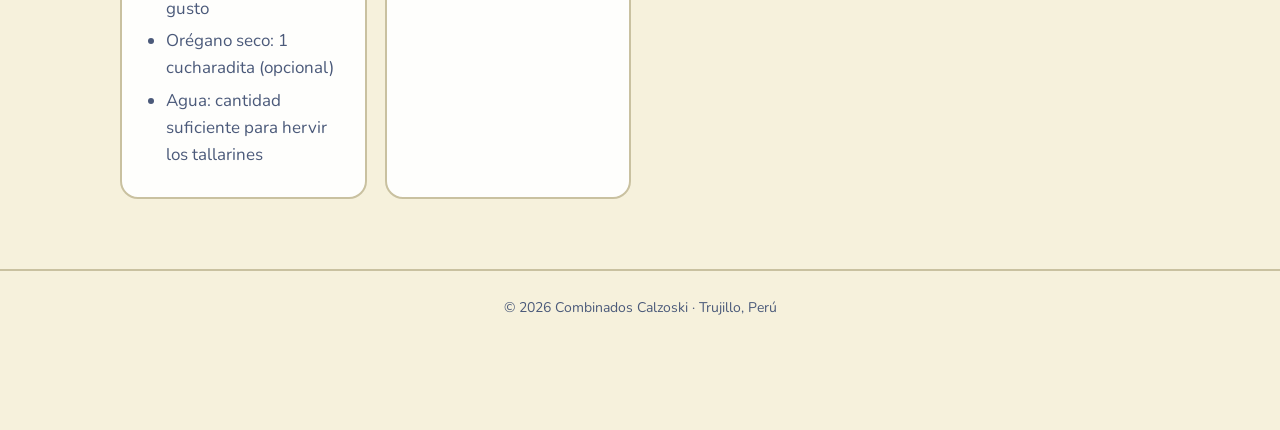
==== commit 030b6518: "Update index.html" ====
--- a/index.html
+++ b/index.html
@@ -1,31 +1,16 @@
 <!DOCTYPE html>
 <html lang="es"><head><meta charset="utf-8"><meta name="viewport" content="width=device-width, initial-scale=1, viewport-fit=cover">
-<title>Inicio | Combinados Chapala</title>
+<title>Combinado | Combinados Chapala</title>
 <link rel="icon" href="logo.png">
 <link rel="preconnect" href="https://fonts.googleapis.com"><link rel="preconnect" href="https://fonts.gstatic.com" crossorigin>
 <link href="https://fonts.googleapis.com/css2?family=Lilita+One&family=Nunito:wght@400;600;800&display=swap" rel="stylesheet">
 <link rel="stylesheet" href="style.css"></head>
-<body class="lock">
-<div id="loader" role="dialog" aria-label="Cargando Combinados Chapala" tabindex="0"><div class="burst"></div><div class="ld"><img src="logo.png" alt="Combinados Chapala">
-<div class="bar" role="progressbar"><i id="fill"></i></div><div class="pct"><span id="msg">Preparando la cocina…</span><span id="pct">0%</span></div><div class="tip" id="tip"></div><div class="enter">Toca para entrar</div></div></div>
-<header><div class="wrap nav"><a class="brand" href="index.html"><img src="logo.png" alt=""><span>Chapala</span></a><nav><a href="index.html" aria-current=page>Inicio</a><a href="combinado.html">Combinado</a><a href="nosotros.html">Sobre nosotros</a></nav></div></header>
-<main><div class="hero"><div class="wrap"><div><h1>Combinados Chapala</h1><p>Ceviche de perico fresco con tallarines al ají amarillo, todo en un solo combinado. Pide por WhatsApp y te lo servimos como en la mesa.</p><p><span class="open" id="open"></span></p><a class="btn" href="combinado.html">Pedir combinado</a></div>
-<img src="logo.png" alt="Atún chef con una campana de plata, logo de Combinados Chapala"></div></div>
-<div class="marq" aria-hidden="true"><div class="track"><span>🐟 Pescado fresco</span><span>🍋 Limón y ají al momento</span><span>🍽️ Un solo combinado, bien hecho</span><span>📲 Pide por WhatsApp</span><span>💜 Paga con Yape</span><span>🐟 Pescado fresco</span><span>🍋 Limón y ají al momento</span><span>🥇 Un solo ceviche, bien hecho</span><span>📲 Pide por WhatsApp</span><span>💜 Paga con Yape</span></div></div>
-<section id="carta"><div class="wrap"><div class="title"><h2>Nuestro combinado</h2><div class="orn"><b></b></div></div>
-<a class="card prod hot wide" href="combinado.html" style="text-decoration:none;color:inherit"><img class="pic" src="combinado.jpg" alt="Combinado Chapala" loading="lazy" onerror="this.remove()"><div class="pbody"><h3>Combinado Chapala</h3><p>Ceviche de perico fresco con tallarines al ají amarillo, en un solo plato. Elige tu bebida al agregarlo: chicha morada o maracuyá.</p>
-<div class="chips"><span>🐟 Ceviche de perico</span><span>🍝 Tallarines al ají amarillo</span><span>🥤 Chicha o maracuyá</span></div>
-<div class="wrow"><div class="price">S/ 12 <small>+ bebida S/ 3</small></div><span class="btn red">Pedir ahora</span></div></div></a>
-</div></section><section><div class="wrap"><div class="title"><h2>Así de fácil pedir</h2><div class="orn"><b></b></div></div><div class="grid">
-<div class="card step"><div class="num">1</div><h3>Elige tu combinado</h3><p>Entra a Combinado, agrégalo al carrito y elige tu bebida.</p></div>
-<div class="card step"><div class="num">2</div><h3>Revisa tu carrito</h3><p>Toca la flechita de la barra roja para sumar, quitar y ver el total.</p></div>
-<div class="card step"><div class="num">3</div><h3>Pide por WhatsApp</h3><p>Tu pedido llega escrito y listo. Solo lo envías.</p></div></div></div></section>
-<section><div class="wrap"><div class="title"><h2>Lo que dicen nuestros clientes</h2><div class="orn"><b></b></div></div><div class="grid">
-<div class="box"><div class="stars">★★★★★</div><p>"El ceviche llega fresquísimo y con el limón justo."</p><b>Cliente de ejemplo</b></div>
-<div class="box"><div class="stars">★★★★★</div><p>"Pedí para la oficina y llegó todo a tiempo."</p><b>Cliente de ejemplo</b></div>
-<div class="box"><div class="stars">★★★★★</div><p>"Ya es nuestro plan de domingo. ¡Qué ceviche!"</p><b>Cliente de ejemplo</b></div></div></div></section>
-<section id="contacto" class="contact"><div class="wrap">
-<div class="box"><h3>Dónde estamos</h3><p>Tu dirección aquí, Trujillo (La Libertad)</p><p>Lunes a domingo, 11:00 a 17:00</p></div>
-<div class="box"><h3>Haz tu pedido</h3><p>WhatsApp: +51 900 000 000</p><p>Facebook e Instagram: @combinadoschapala</p><p style="margin-top:14px"><a class="btn" id="wa" href="#" target="_blank" rel="noopener">Escribir por WhatsApp</a></p></div></div></section></main>
-<footer><div class="wrap">© 2026 Combinados Chapala · Trujillo, Perú</div></footer>
+<body>
+
+<header><div class="wrap nav"><a class="brand" href="index.html"><img src="logo.png" alt=""><span>Calzoski</span></a><nav><a href="index.html">Inicio</a><a href="combinado.html" aria-current=page>Combinado</a><a href="nosotros.html">Sobre nosotros</a></nav></div></header>
+<main><div class="full" id="grid" data-cats="Combinado" data-title="Combinado Calzoski" data-desc="Ceviche de perico fresco con tallarines al ají amarillo. Tú eliges la bebida."></div>
+<section id="ingredientes"><div class="wrap"><div class="title"><h2>Ingredientes</h2><div class="orn"><b></b></div></div><div class="grid ing">
+<div class="box"><h3>🍝 Tallarines al ají amarillo</h3><ul><li>Ají amarillo: 4 unidades (sin semillas ni venas, para reducir el picor)</li><li>Tallarines secos: 500 g</li><li>Cebolla roja o blanca: 2 unidades grandes (400 g)</li><li>Salsa de tomate Don Vitorio: 200 g</li><li>Aceite vegetal: 20 ml</li><li>Ajo: 4 dientes</li><li>Sal: al gusto</li><li>Pimienta negra: al gusto</li><li>Orégano seco: 1 cucharadita (opcional)</li><li>Agua: cantidad suficiente para hervir los tallarines</li></ul></div>
+<div class="box"><h3>🐟 Ceviche</h3><ul><li>Filete de corvina: 1 kg</li><li>Cebolla roja: 1 unidad</li><li>Ají limo: 2 unidades</li><li>Culantro: 20 g</li><li>Limón: 10 unidades</li></ul></div></div></div></section></main>
+<footer><div class="wrap">© 2026 Combinados Calzoski · Trujillo, Perú</div></footer>
 <script src="app.js"></script></body></html>
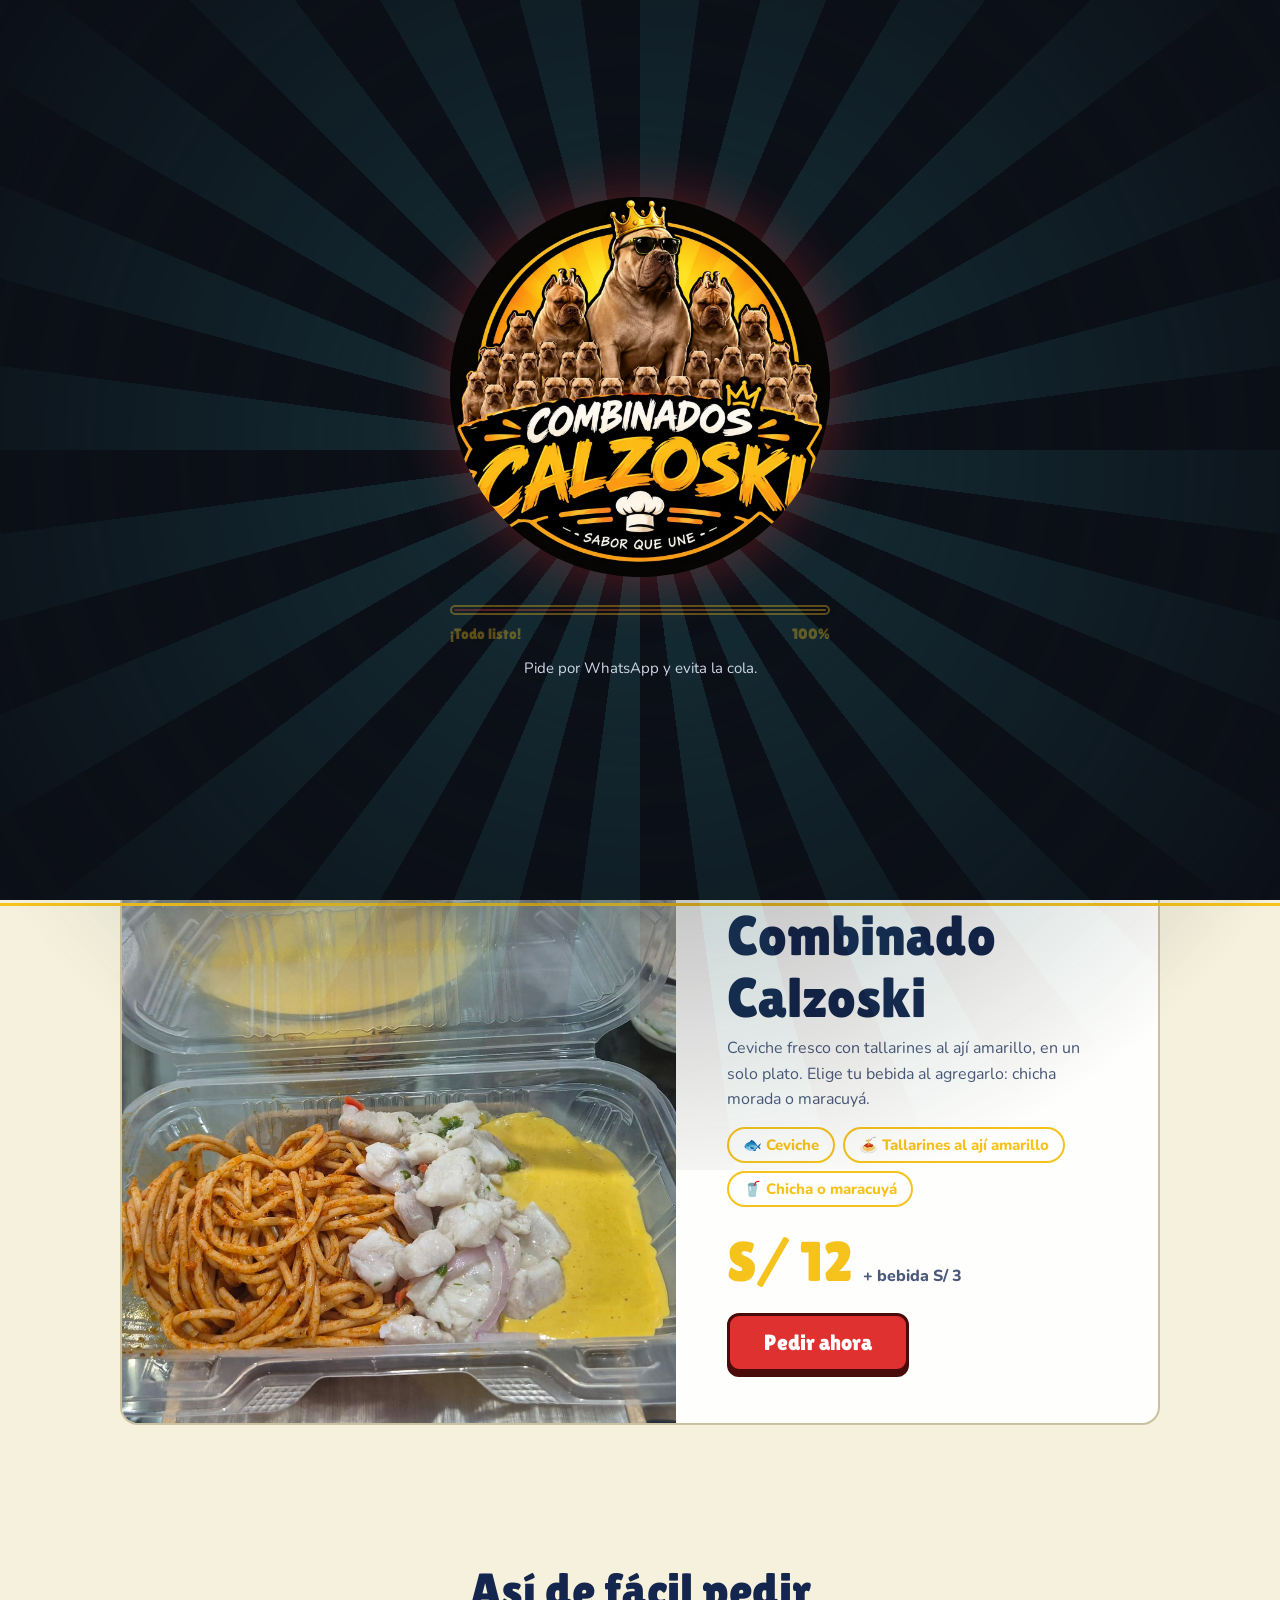
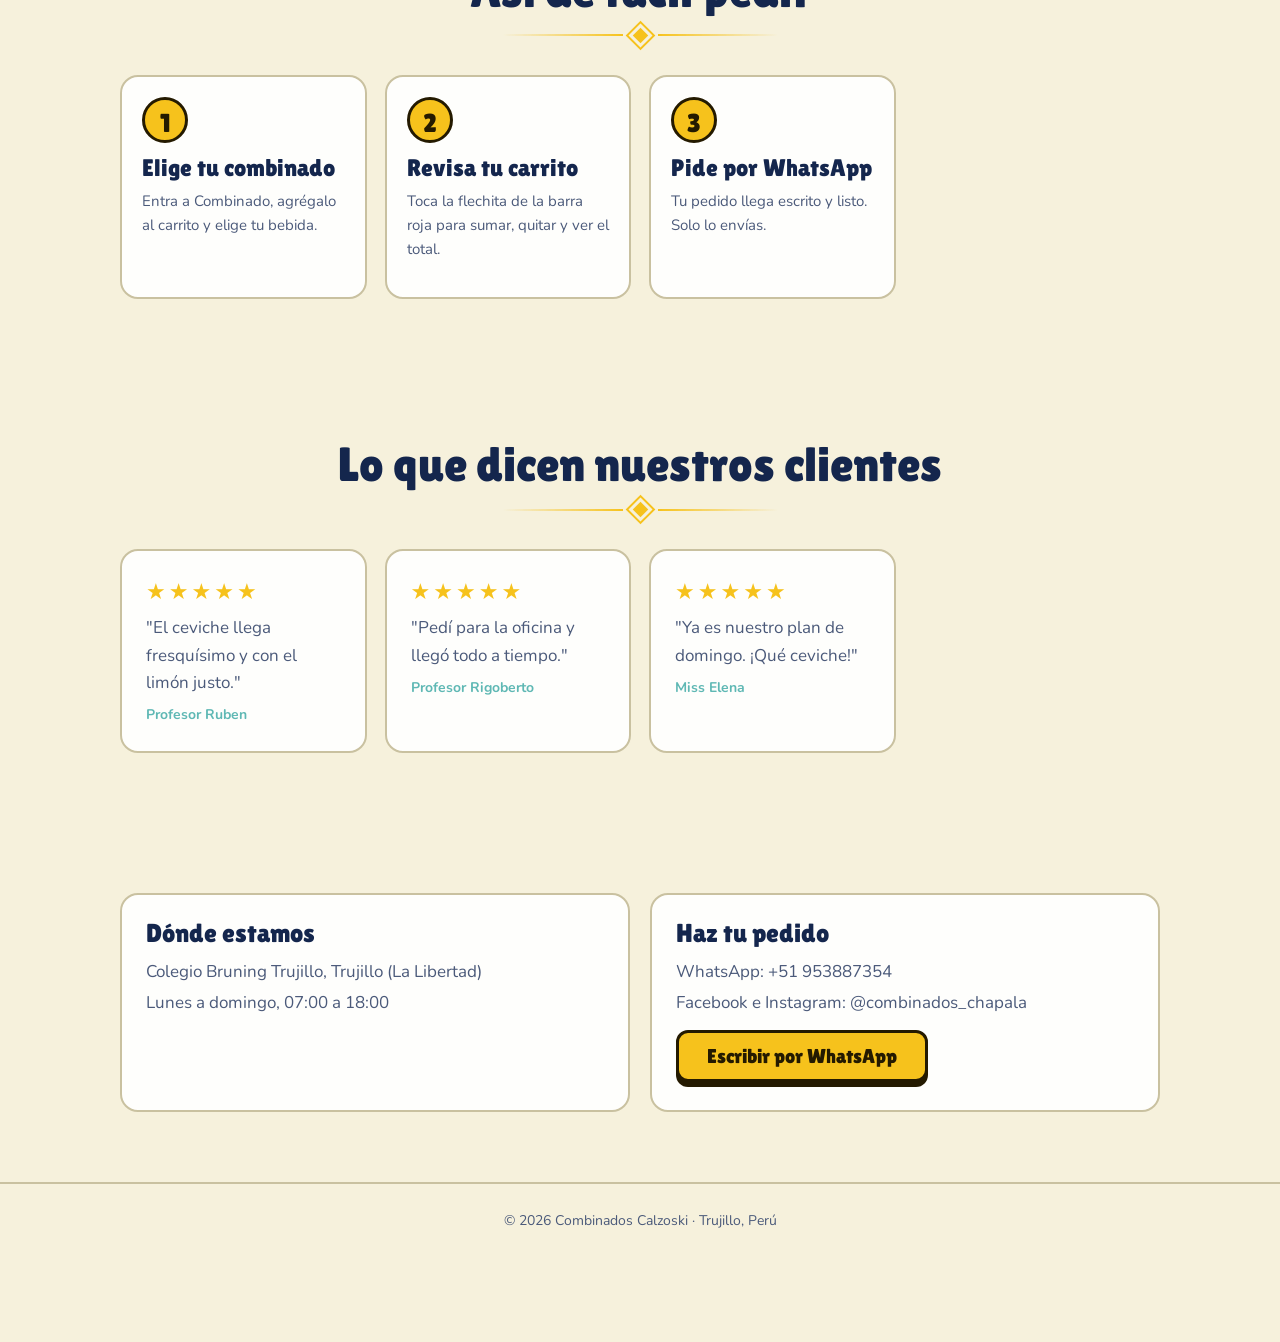
==== commit 3e13b505: "Update index.html" ====
--- a/index.html
+++ b/index.html
@@ -1,16 +1,31 @@
 <!DOCTYPE html>
 <html lang="es"><head><meta charset="utf-8"><meta name="viewport" content="width=device-width, initial-scale=1, viewport-fit=cover">
-<title>Combinado | Combinados Chapala</title>
+<title>Inicio</title>
 <link rel="icon" href="logo.png">
 <link rel="preconnect" href="https://fonts.googleapis.com"><link rel="preconnect" href="https://fonts.gstatic.com" crossorigin>
 <link href="https://fonts.googleapis.com/css2?family=Lilita+One&family=Nunito:wght@400;600;800&display=swap" rel="stylesheet">
 <link rel="stylesheet" href="style.css"></head>
-<body>
-
-<header><div class="wrap nav"><a class="brand" href="index.html"><img src="logo.png" alt=""><span>Calzoski</span></a><nav><a href="index.html">Inicio</a><a href="combinado.html" aria-current=page>Combinado</a><a href="nosotros.html">Sobre nosotros</a></nav></div></header>
-<main><div class="full" id="grid" data-cats="Combinado" data-title="Combinado Calzoski" data-desc="Ceviche de perico fresco con tallarines al ají amarillo. Tú eliges la bebida."></div>
-<section id="ingredientes"><div class="wrap"><div class="title"><h2>Ingredientes</h2><div class="orn"><b></b></div></div><div class="grid ing">
-<div class="box"><h3>🍝 Tallarines al ají amarillo</h3><ul><li>Ají amarillo: 4 unidades (sin semillas ni venas, para reducir el picor)</li><li>Tallarines secos: 500 g</li><li>Cebolla roja o blanca: 2 unidades grandes (400 g)</li><li>Salsa de tomate Don Vitorio: 200 g</li><li>Aceite vegetal: 20 ml</li><li>Ajo: 4 dientes</li><li>Sal: al gusto</li><li>Pimienta negra: al gusto</li><li>Orégano seco: 1 cucharadita (opcional)</li><li>Agua: cantidad suficiente para hervir los tallarines</li></ul></div>
-<div class="box"><h3>🐟 Ceviche</h3><ul><li>Filete de corvina: 1 kg</li><li>Cebolla roja: 1 unidad</li><li>Ají limo: 2 unidades</li><li>Culantro: 20 g</li><li>Limón: 10 unidades</li></ul></div></div></div></section></main>
+<body class="lock">
+<div id="loader" role="dialog" aria-label="Cargando Combinados Chapala" tabindex="0"><div class="burst"></div><div class="ld"><img src="logo.png" alt="Combinados Chapala">
+<div class="bar" role="progressbar"><i id="fill"></i></div><div class="pct"><span id="msg">Preparando la cocina…</span><span id="pct">0%</span></div><div class="tip" id="tip"></div></div></div>
+<header><div class="wrap nav"><a class="brand" href="index.html"><img src="logo.png" alt=""><span>Calzoski</span></a><nav><a href="index.html" aria-current=page>Inicio</a><a href="combinado.html">Combinado</a><a href="nosotros.html">Sobre nosotros</a></nav></div></header>
+<main><div class="hero"><div class="wrap"><div><h1>Combinados Calzoski</h1><p>Ceviche fresco con tallarines al ají amarillo, todo en un solo combinado. Pide por WhatsApp y te lo servimos como en la mesa.</p><a class="btn" href="combinado.html">Pedir combinado</a></div>
+<img src="logo.png" alt="Atún chef con una campana de plata, logo de Combinados Chapala"></div></div>
+<div class="marq" aria-hidden="true"><div class="track"><span>🐟 Pescado fresco</span><span>🍋 Limón y ají al momento</span><span>🍽️ Un solo combinado, bien hecho</span><span>📲 Pide por WhatsApp</span><span>💜 Paga con Yape</span><span>🐟 Pescado fresco</span><span>🍋 Limón y ají al momento</span><span>🥇 Un solo ceviche, bien hecho</span><span>📲 Pide por WhatsApp</span><span>💜 Paga con Yape</span></div></div>
+<section id="carta"><div class="wrap"><div class="title"><h2>Nuestro combinado</h2><div class="orn"><b></b></div></div>
+<a class="card prod hot wide" href="combinado.html" style="text-decoration:none;color:inherit"><img class="pic" src="combinado.jpg" alt="Combinado Chapala" loading="lazy" onerror="this.remove()"><div class="pbody"><h3>Combinado Calzoski</h3><p>Ceviche fresco con tallarines al ají amarillo, en un solo plato. Elige tu bebida al agregarlo: chicha morada o maracuyá.</p>
+<div class="chips"><span>🐟 Ceviche</span><span>🍝 Tallarines al ají amarillo</span><span>🥤 Chicha o maracuyá</span></div>
+<div class="wrow"><div class="price">S/ 12 <small>+ bebida S/ 3</small></div><span class="btn red">Pedir ahora</span></div></div></a>
+</div></section><section><div class="wrap"><div class="title"><h2>Así de fácil pedir</h2><div class="orn"><b></b></div></div><div class="grid">
+<div class="card step"><div class="num">1</div><h3>Elige tu combinado</h3><p>Entra a Combinado, agrégalo al carrito y elige tu bebida.</p></div>
+<div class="card step"><div class="num">2</div><h3>Revisa tu carrito</h3><p>Toca la flechita de la barra roja para sumar, quitar y ver el total.</p></div>
+<div class="card step"><div class="num">3</div><h3>Pide por WhatsApp</h3><p>Tu pedido llega escrito y listo. Solo lo envías.</p></div></div></div></section>
+<section><div class="wrap"><div class="title"><h2>Lo que dicen nuestros clientes</h2><div class="orn"><b></b></div></div><div class="grid">
+<div class="box"><div class="stars">★★★★★</div><p>"El ceviche llega fresquísimo y con el limón justo."</p><b>Profesor Ruben</b></div>
+<div class="box"><div class="stars">★★★★★</div><p>"Pedí para la oficina y llegó todo a tiempo."</p><b>Profesor Rigoberto</b></div>
+<div class="box"><div class="stars">★★★★★</div><p>"Ya es nuestro plan de domingo. ¡Qué ceviche!"</p><b>Miss Elena</b></div></div></div></section>
+<section id="contacto" class="contact"><div class="wrap">
+<div class="box"><h3>Dónde estamos</h3><p>Colegio Bruning Trujillo, Trujillo (La Libertad)</p><p>Lunes a domingo, 07:00 a 18:00</p></div>
+<div class="box"><h3>Haz tu pedido</h3><p>WhatsApp: +51 953887354</p><p>Facebook e Instagram: @combinados_chapala</p><p style="margin-top:14px"><a class="btn" id="wa" href="#" target="_blank" rel="noopener">Escribir por WhatsApp</a></p></div></div></section></main>
 <footer><div class="wrap">© 2026 Combinados Calzoski · Trujillo, Perú</div></footer>
 <script src="app.js"></script></body></html>
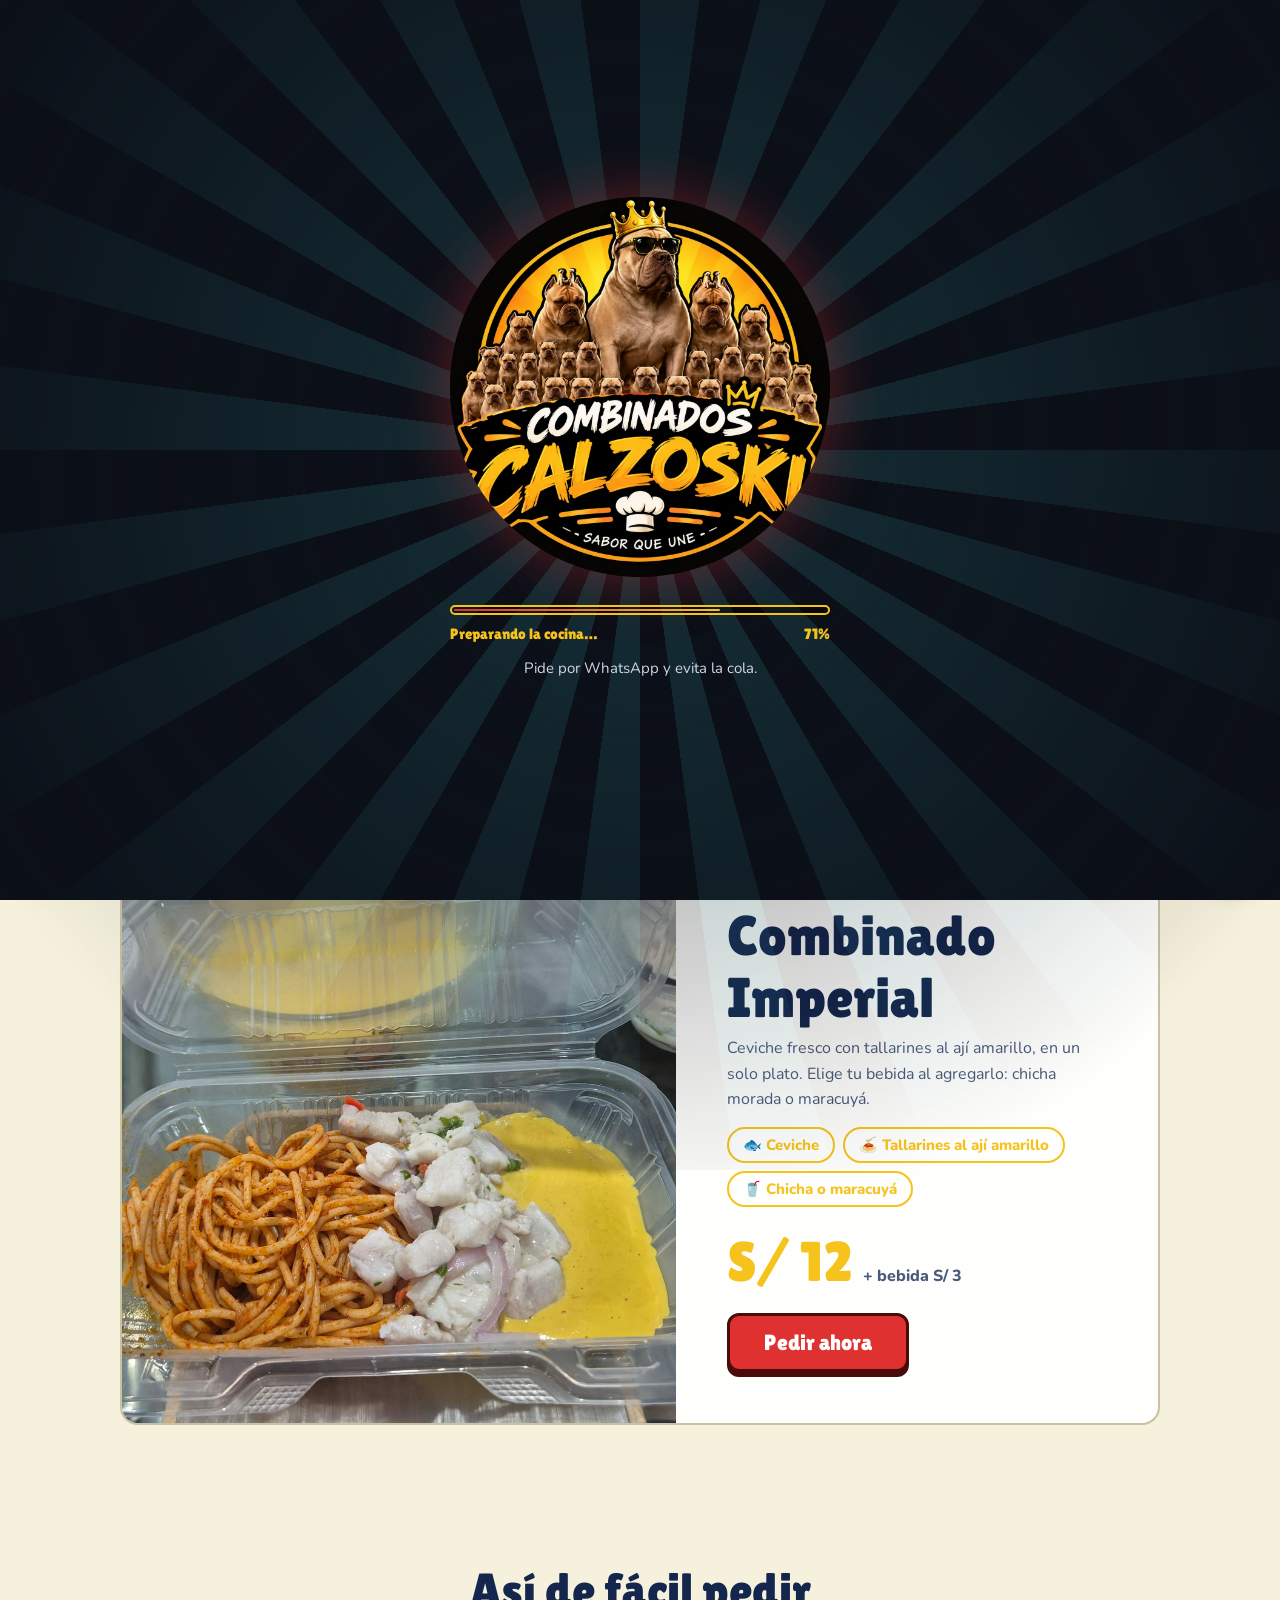
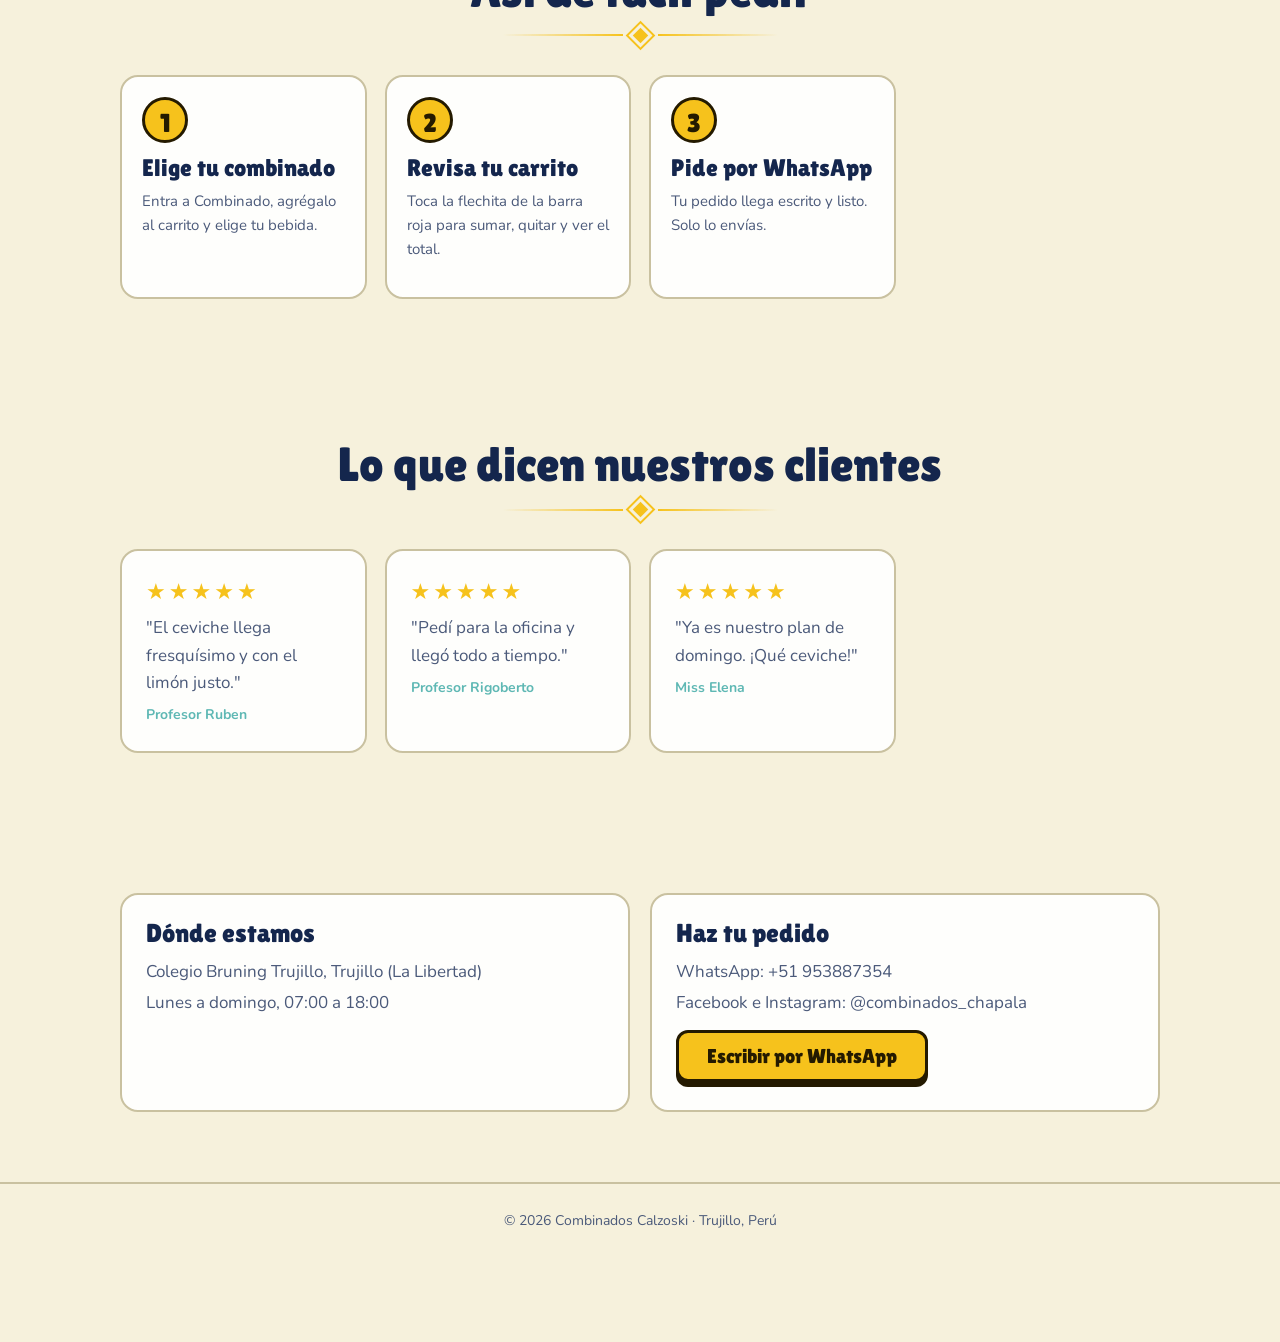
==== commit 2e1f2627: "Update index.html" ====
--- a/index.html
+++ b/index.html
@@ -13,7 +13,7 @@
 <img src="logo.png" alt="Atún chef con una campana de plata, logo de Combinados Chapala"></div></div>
 <div class="marq" aria-hidden="true"><div class="track"><span>🐟 Pescado fresco</span><span>🍋 Limón y ají al momento</span><span>🍽️ Un solo combinado, bien hecho</span><span>📲 Pide por WhatsApp</span><span>💜 Paga con Yape</span><span>🐟 Pescado fresco</span><span>🍋 Limón y ají al momento</span><span>🥇 Un solo ceviche, bien hecho</span><span>📲 Pide por WhatsApp</span><span>💜 Paga con Yape</span></div></div>
 <section id="carta"><div class="wrap"><div class="title"><h2>Nuestro combinado</h2><div class="orn"><b></b></div></div>
-<a class="card prod hot wide" href="combinado.html" style="text-decoration:none;color:inherit"><img class="pic" src="combinado.jpg" alt="Combinado Chapala" loading="lazy" onerror="this.remove()"><div class="pbody"><h3>Combinado Calzoski</h3><p>Ceviche fresco con tallarines al ají amarillo, en un solo plato. Elige tu bebida al agregarlo: chicha morada o maracuyá.</p>
+<a class="card prod hot wide" href="combinado.html" style="text-decoration:none;color:inherit"><img class="pic" src="combinado.jpg" alt="Combinado Chapala" loading="lazy" onerror="this.remove()"><div class="pbody"><h3>Combinado Imperial</h3><p>Ceviche fresco con tallarines al ají amarillo, en un solo plato. Elige tu bebida al agregarlo: chicha morada o maracuyá.</p>
 <div class="chips"><span>🐟 Ceviche</span><span>🍝 Tallarines al ají amarillo</span><span>🥤 Chicha o maracuyá</span></div>
 <div class="wrow"><div class="price">S/ 12 <small>+ bebida S/ 3</small></div><span class="btn red">Pedir ahora</span></div></div></a>
 </div></section><section><div class="wrap"><div class="title"><h2>Así de fácil pedir</h2><div class="orn"><b></b></div></div><div class="grid">
--- a/style.css
+++ b/style.css
@@ -251,4 +251,4 @@
 .wide:hover .btn{background:#c92a2a}
 @media(max-width:760px){.wide{grid-template-columns:1fr}.wide .pic{height:auto;min-height:0;aspect-ratio:16/10}}
 
-.wide .price small{font:800 16px Nunito,sans-serif;color:var(--muted)}+.wide .price small{font:800 16px Nunito,sans-serif;color:var(--muted)}
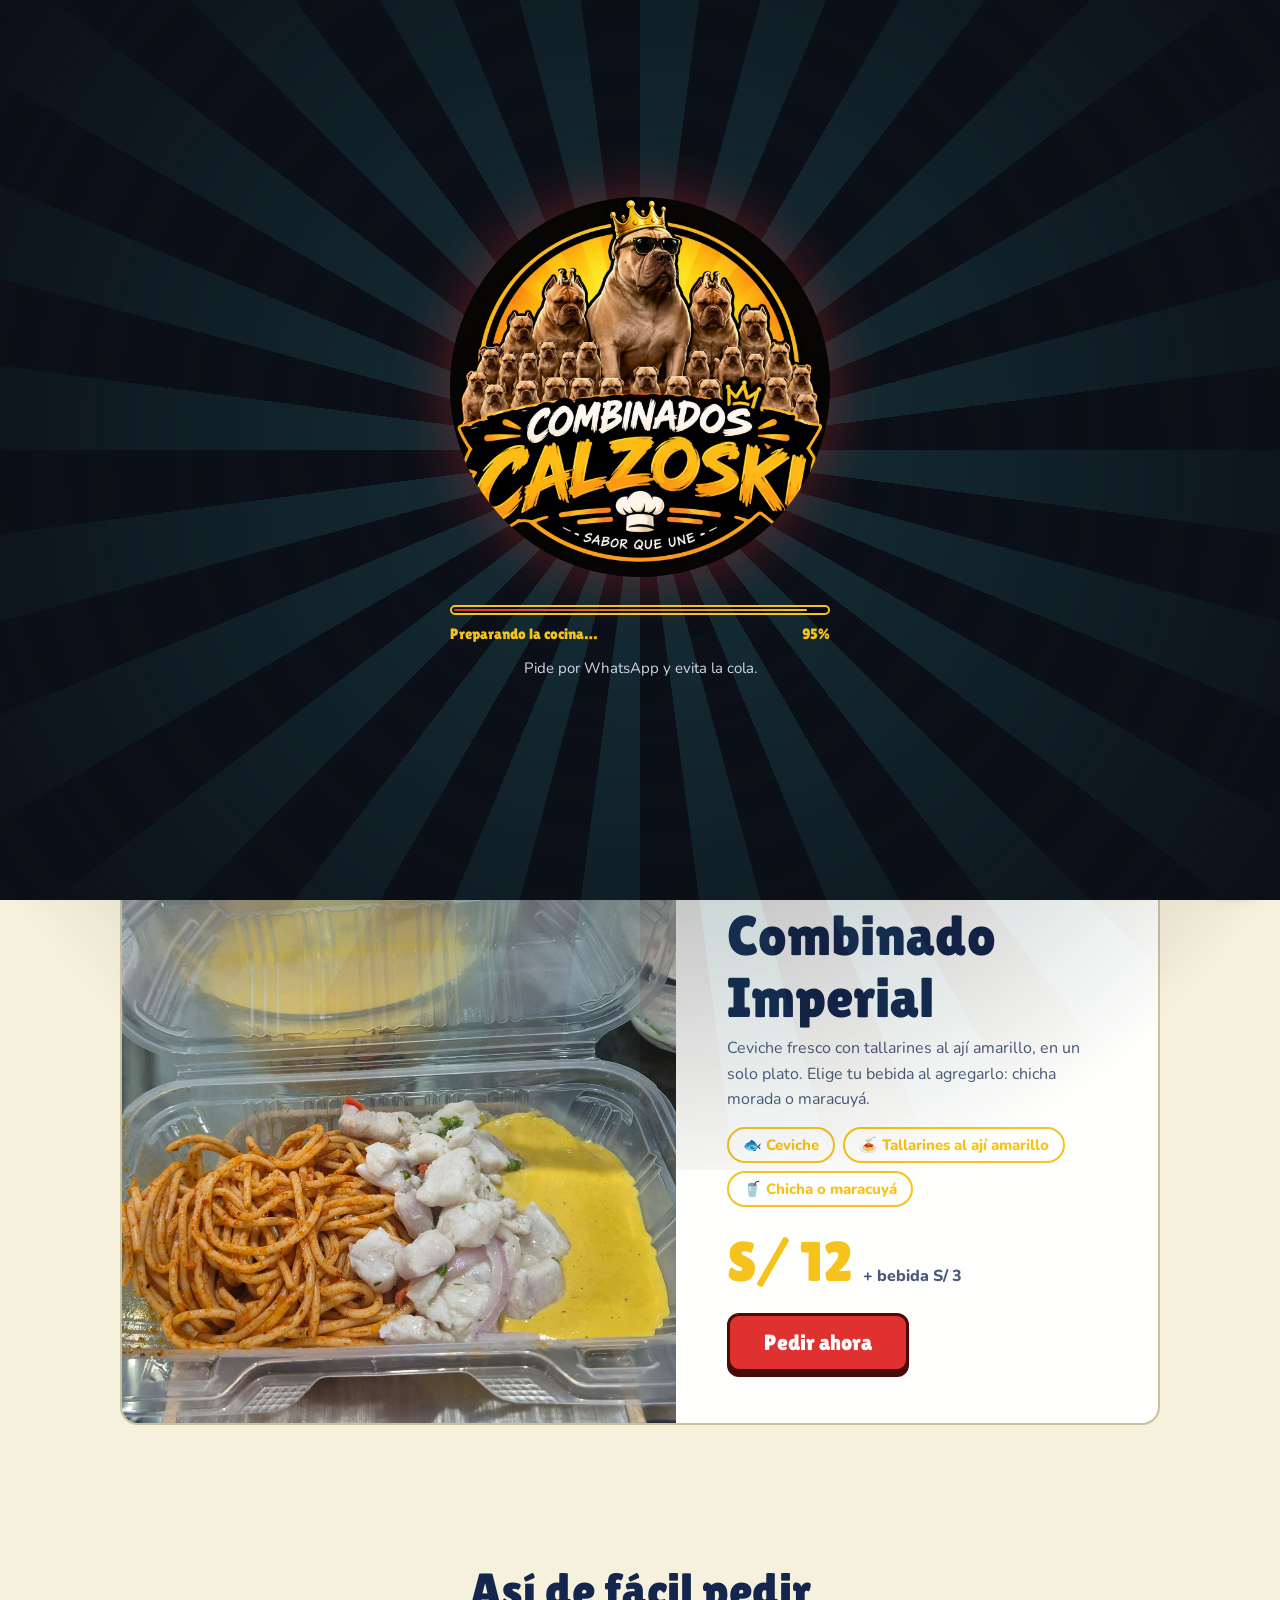
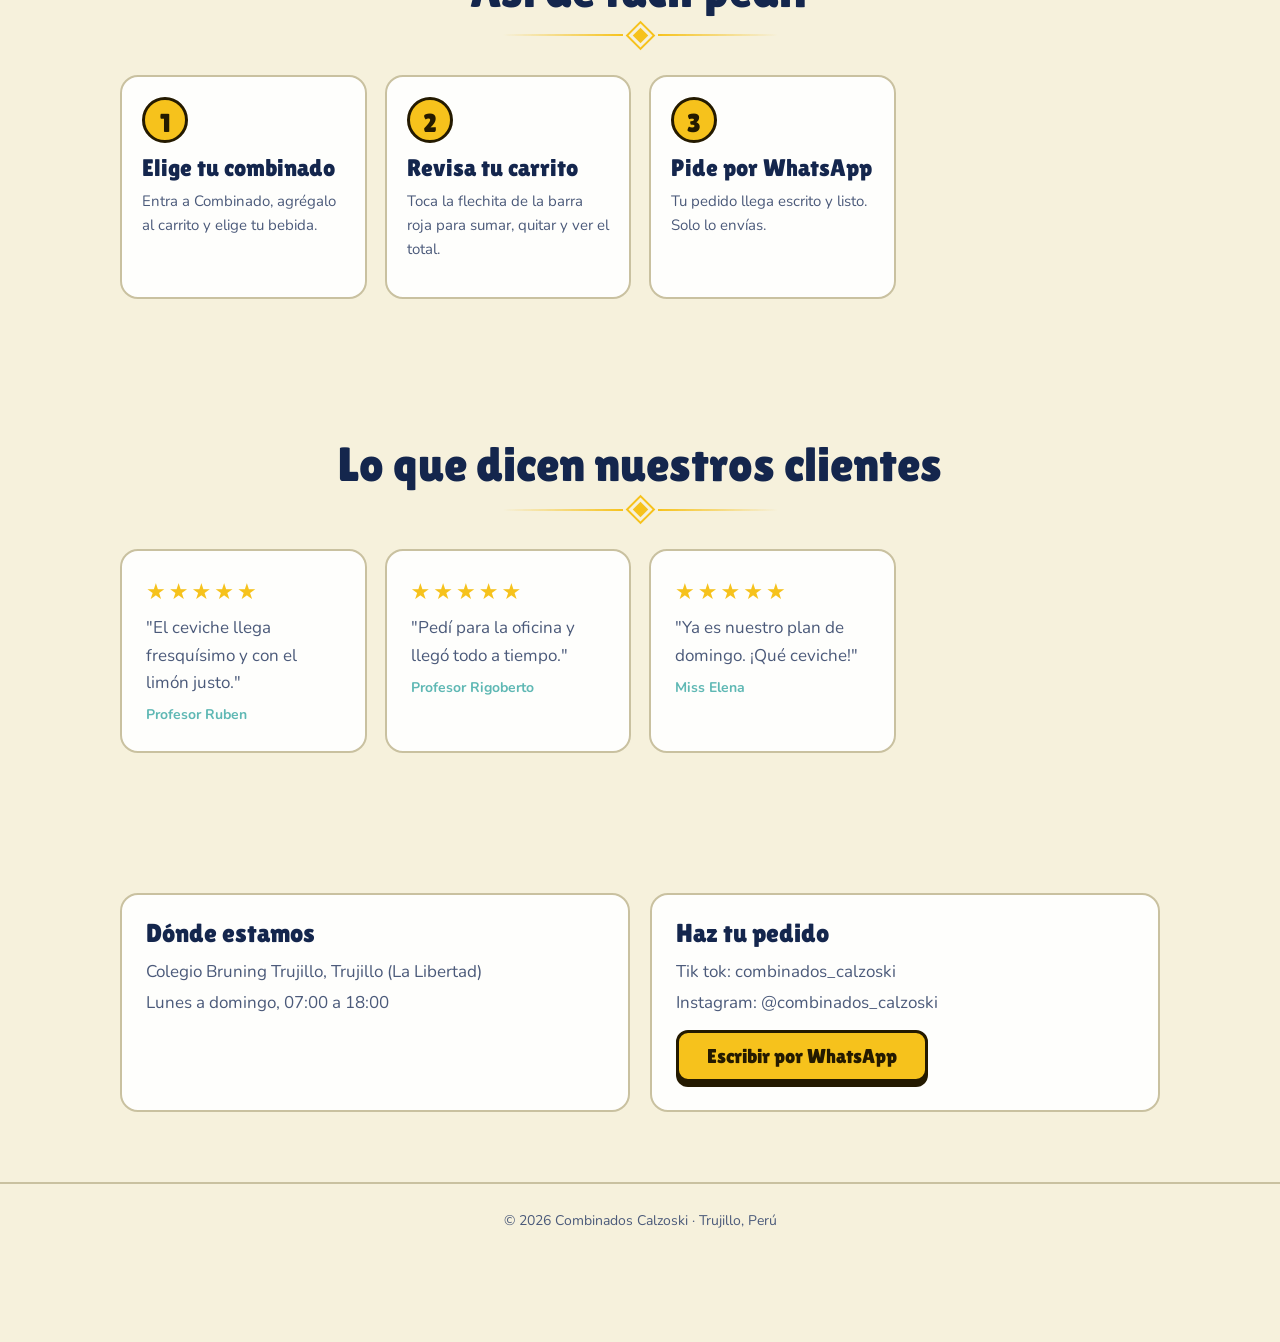
==== commit a43657d2: "Update index.html" ====
--- a/index.html
+++ b/index.html
@@ -26,6 +26,6 @@
 <div class="box"><div class="stars">★★★★★</div><p>"Ya es nuestro plan de domingo. ¡Qué ceviche!"</p><b>Miss Elena</b></div></div></div></section>
 <section id="contacto" class="contact"><div class="wrap">
 <div class="box"><h3>Dónde estamos</h3><p>Colegio Bruning Trujillo, Trujillo (La Libertad)</p><p>Lunes a domingo, 07:00 a 18:00</p></div>
-<div class="box"><h3>Haz tu pedido</h3><p>WhatsApp: +51 953887354</p><p>Facebook e Instagram: @combinados_chapala</p><p style="margin-top:14px"><a class="btn" id="wa" href="#" target="_blank" rel="noopener">Escribir por WhatsApp</a></p></div></div></section></main>
+<div class="box"><h3>Haz tu pedido</h3><p>Tik tok: combinados_calzoski</p><p>Instagram: @combinados_calzoski</p><p style="margin-top:14px"><a class="btn" id="wa" href="#" target="_blank" rel="noopener">Escribir por WhatsApp</a></p></div></div></section></main>
 <footer><div class="wrap">© 2026 Combinados Calzoski · Trujillo, Perú</div></footer>
 <script src="app.js"></script></body></html>
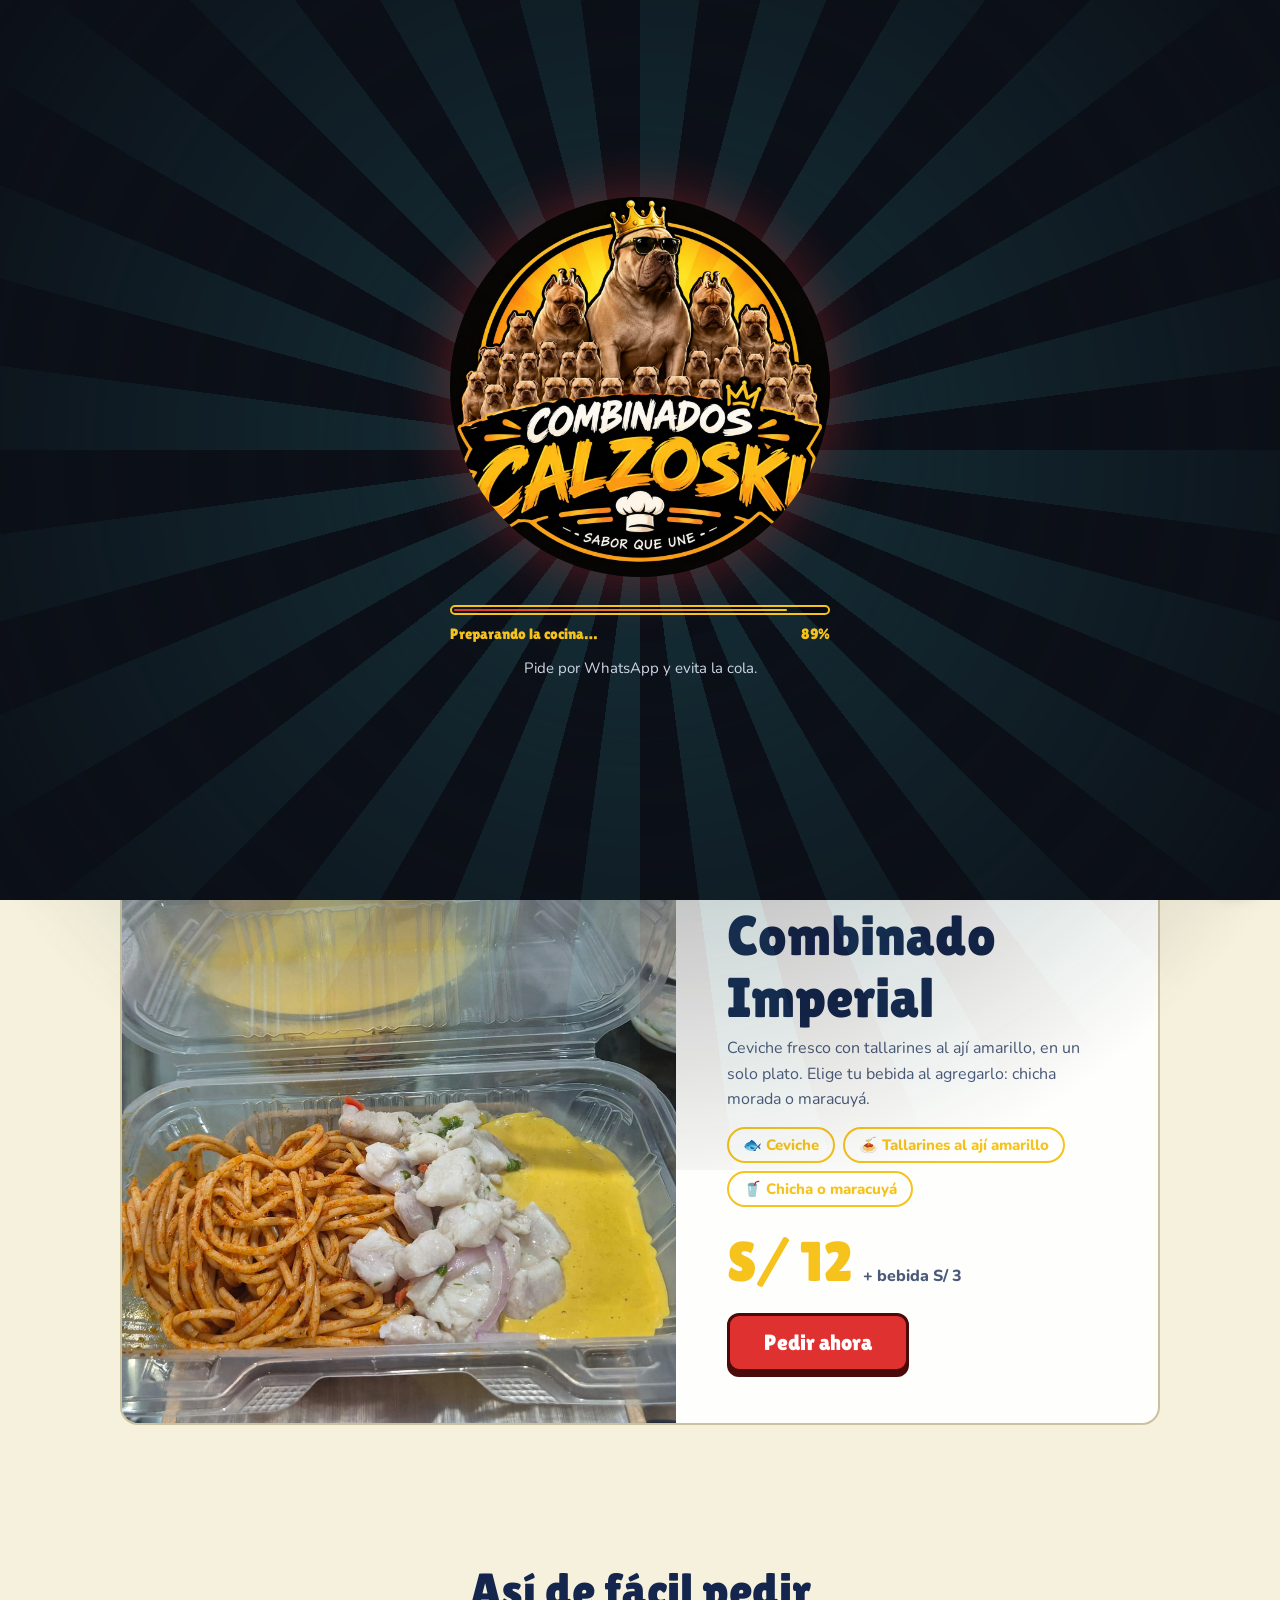
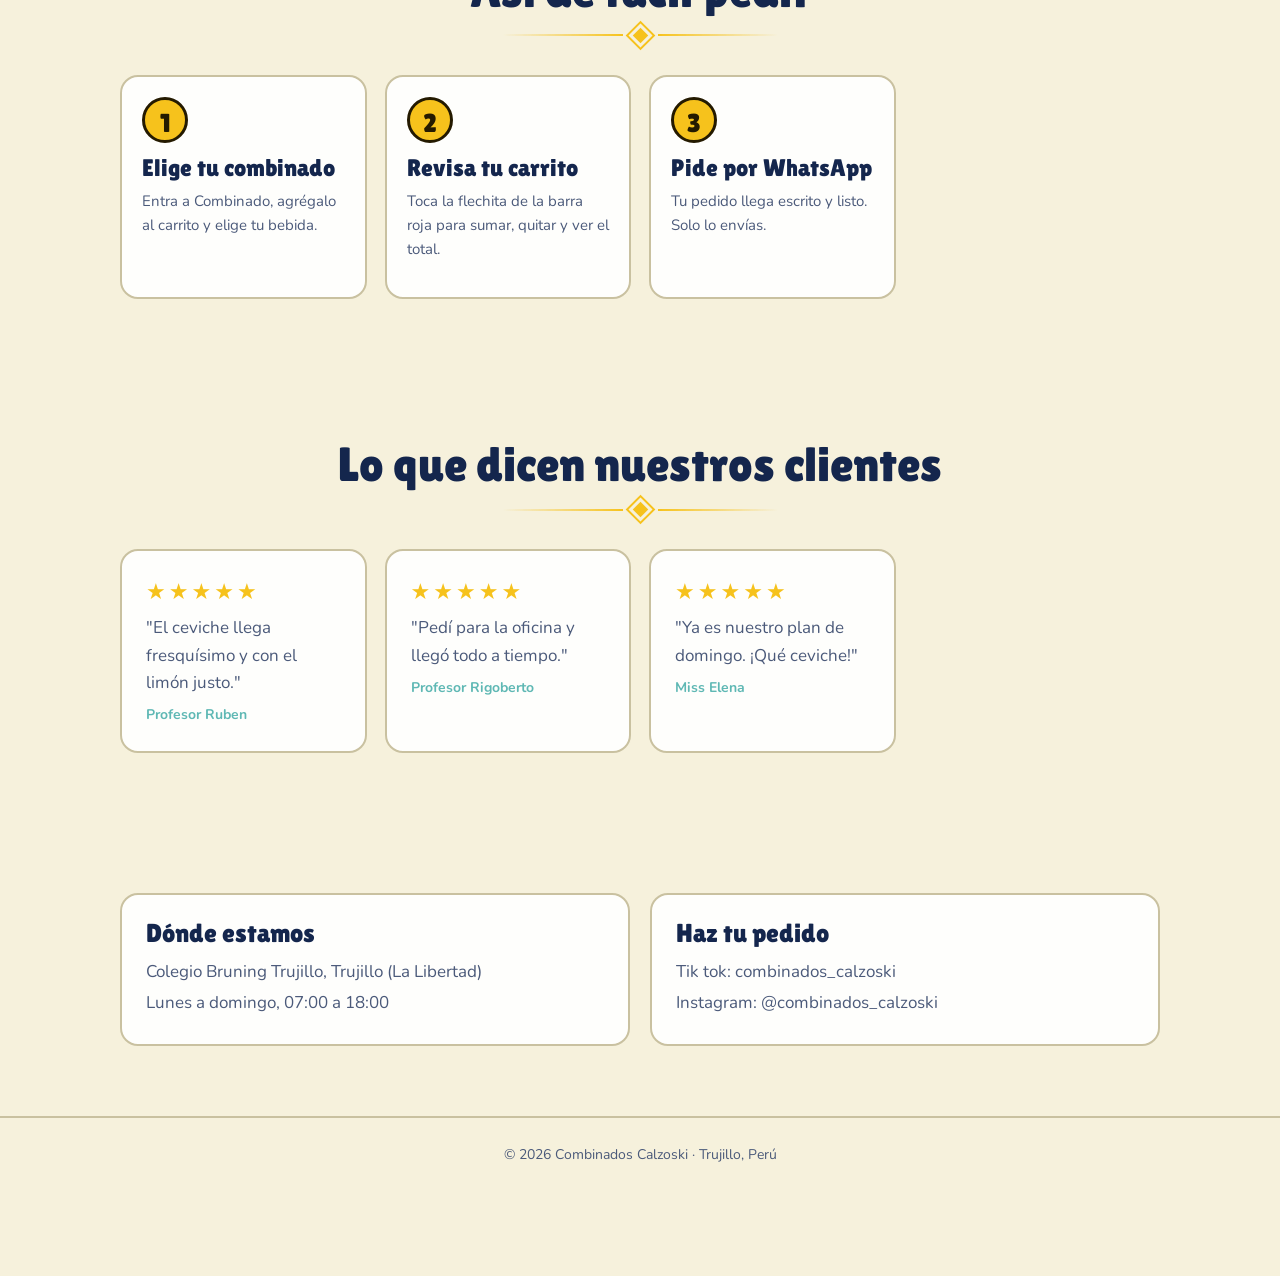
==== commit 220c9f6d: "Update index.html" ====
--- a/index.html
+++ b/index.html
@@ -26,6 +26,6 @@
 <div class="box"><div class="stars">★★★★★</div><p>"Ya es nuestro plan de domingo. ¡Qué ceviche!"</p><b>Miss Elena</b></div></div></div></section>
 <section id="contacto" class="contact"><div class="wrap">
 <div class="box"><h3>Dónde estamos</h3><p>Colegio Bruning Trujillo, Trujillo (La Libertad)</p><p>Lunes a domingo, 07:00 a 18:00</p></div>
-<div class="box"><h3>Haz tu pedido</h3><p>Tik tok: combinados_calzoski</p><p>Instagram: @combinados_calzoski</p><p style="margin-top:14px"><a class="btn" id="wa" href="#" target="_blank" rel="noopener">Escribir por WhatsApp</a></p></div></div></section></main>
+<div class="box"><h3>Haz tu pedido</h3><p>Tik tok: combinados_calzoski</p><p>Instagram: @combinados_calzoski</p></div></div></section></main>
 <footer><div class="wrap">© 2026 Combinados Calzoski · Trujillo, Perú</div></footer>
 <script src="app.js"></script></body></html>
